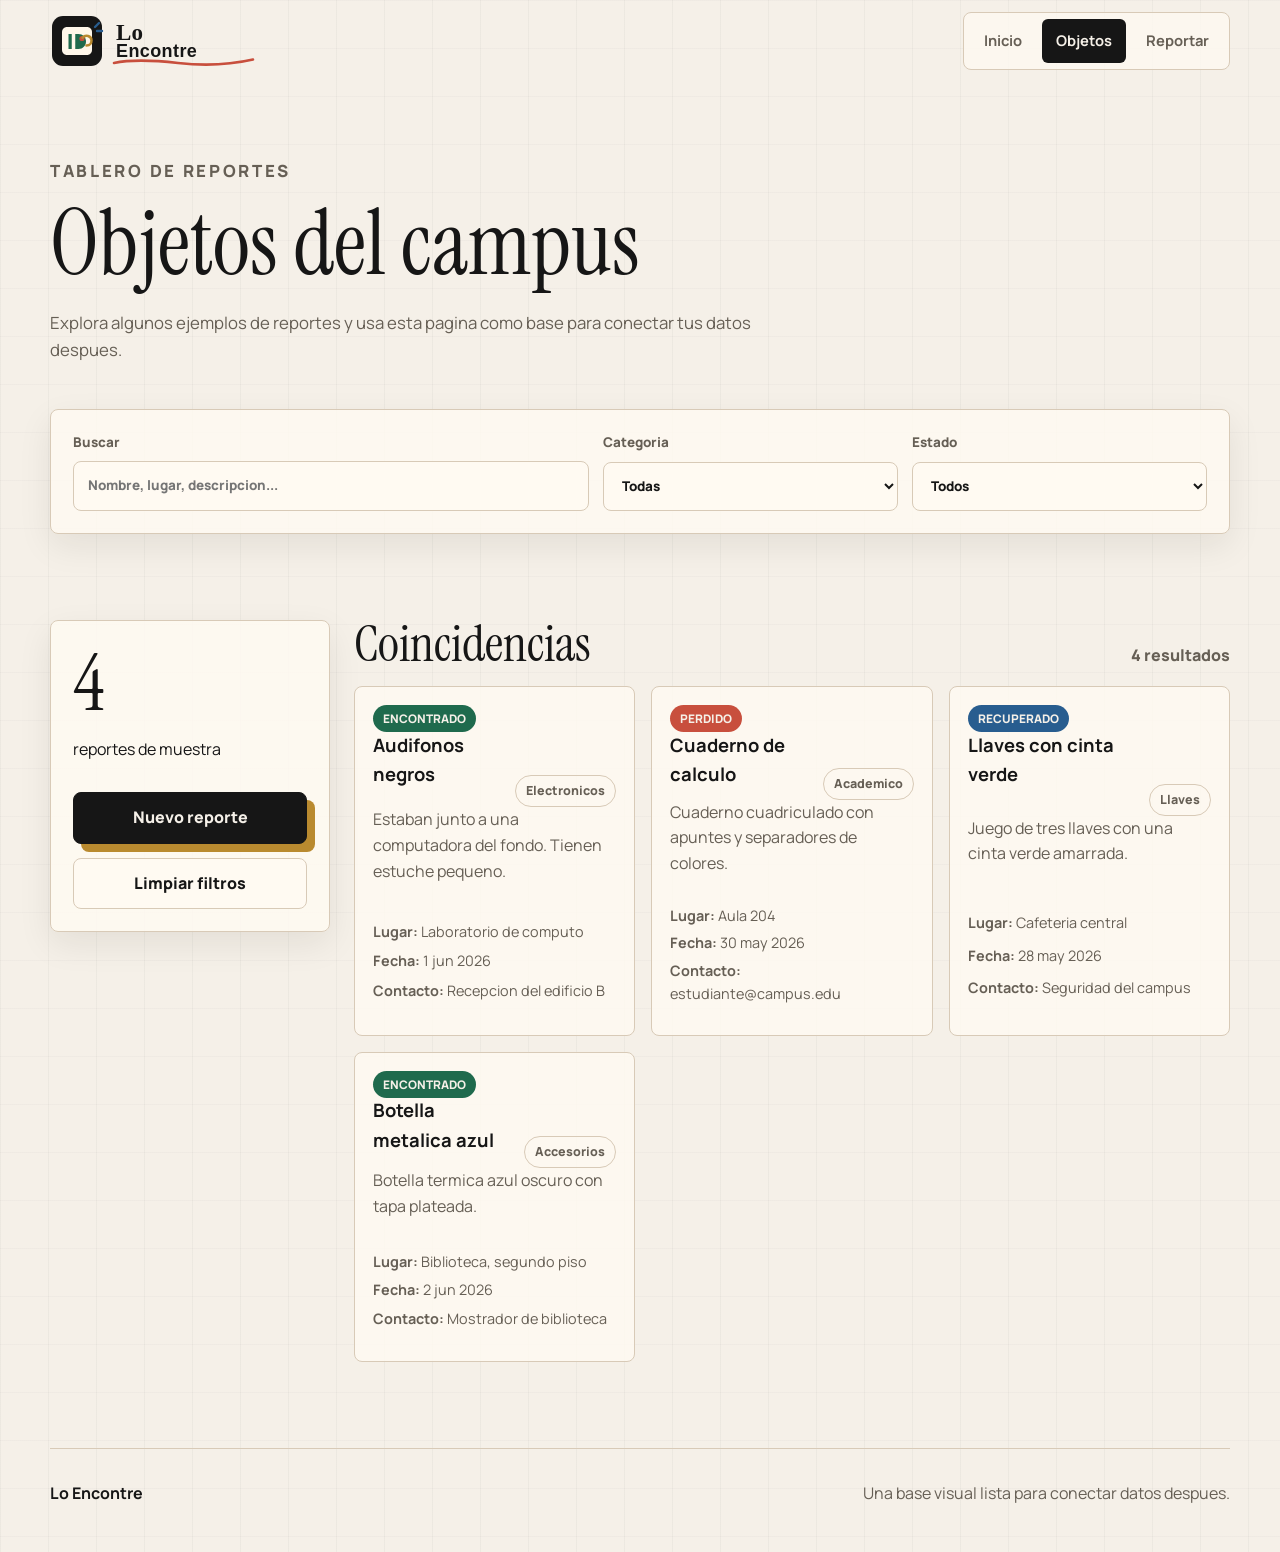
==== objetos.html @ 3e5ab17e "asd asd" ====
<!doctype html>
<html lang="es">

<head>
    <meta charset="UTF-8">
    <meta name="viewport" content="width=device-width, initial-scale=1.0">
    <title>Objetos | Lo Encontre</title>
    <link rel="stylesheet" href="css/style.css">
    <link rel="preconnect" href="https://fonts.googleapis.com">
    <link rel="preconnect" href="https://fonts.gstatic.com" crossorigin>
    <link
        href="https://fonts.googleapis.com/css2?family=Instrument+Serif:ital@0;1&family=Manrope:wght@400;500;600;700;800&display=swap"
        rel="stylesheet">
</head>

<body>
    <header class="site-header">
        <a class="brand" href="index.html" aria-label="Lo Encontre inicio">
            <img src="assets/logo-lo-encontre.svg" alt="Lo Encontre">
        </a>

        <nav class="main-nav" aria-label="Navegacion principal">
            <a href="index.html">Inicio</a>
            <a class="active" href="objetos.html">Objetos</a>
            <a href="reportar.html">Reportar</a>
        </nav>
    </header>

    <main>
        <section class="page-hero compact">
            <p class="eyebrow">Tablero de reportes</p>
            <h1>Objetos del campus</h1>
            <p>Explora algunos ejemplos de reportes y usa esta pagina como base para conectar tus datos despues.</p>
        </section>

        <section class="panel toolbar" aria-label="Filtros de objetos">
            <label>
                Buscar
                <input type="search" placeholder="Nombre, lugar, descripcion...">
            </label>

            <label>
                Categoria
                <select>
                    <option value="todos">Todas</option>
                    <option value="Electronicos">Electronicos</option>
                    <option value="Accesorios">Accesorios</option>
                    <option value="Academico">Academico</option>
                    <option value="Llaves">Llaves</option>
                    <option value="Otros">Otros</option>
                </select>
            </label>

            <label>
                Estado
                <select>
                    <option value="todos">Todos</option>
                    <option value="encontrado">Encontrados</option>
                    <option value="perdido">Perdidos</option>
                    <option value="recuperado">Recuperados</option>
                </select>
            </label>
        </section>

        <section class="object-layout">
            <aside class="panel board-summary">
                <span class="summary-number">4</span>
                <p>reportes de muestra</p>
                <a class="button primary full" href="reportar.html">Nuevo reporte</a>
                <button class="button ghost full" type="button">Limpiar filtros</button>
            </aside>

            <div>
                <div class="result-heading">
                    <h2>Coincidencias</h2>
                    <span>4 resultados</span>
                </div>
                <div class="object-grid">
                    <article class="object-card">
                        <header>
                            <div>
                                <span class="tag encontrado">encontrado</span>
                                <h3>Audifonos negros</h3>
                            </div>
                            <span class="category-chip">Electronicos</span>
                        </header>
                        <p>Estaban junto a una computadora del fondo. Tienen estuche pequeno.</p>
                        <div class="meta-line">
                            <span><strong>Lugar:</strong> Laboratorio de computo</span>
                            <span><strong>Fecha:</strong> 1 jun 2026</span>
                            <span><strong>Contacto:</strong> Recepcion del edificio B</span>
                        </div>
                    </article>

                    <article class="object-card">
                        <header>
                            <div>
                                <span class="tag perdido">perdido</span>
                                <h3>Cuaderno de calculo</h3>
                            </div>
                            <span class="category-chip">Academico</span>
                        </header>
                        <p>Cuaderno cuadriculado con apuntes y separadores de colores.</p>
                        <div class="meta-line">
                            <span><strong>Lugar:</strong> Aula 204</span>
                            <span><strong>Fecha:</strong> 30 may 2026</span>
                            <span><strong>Contacto:</strong> estudiante@campus.edu</span>
                        </div>
                    </article>

                    <article class="object-card">
                        <header>
                            <div>
                                <span class="tag recuperado">recuperado</span>
                                <h3>Llaves con cinta verde</h3>
                            </div>
                            <span class="category-chip">Llaves</span>
                        </header>
                        <p>Juego de tres llaves con una cinta verde amarrada.</p>
                        <div class="meta-line">
                            <span><strong>Lugar:</strong> Cafeteria central</span>
                            <span><strong>Fecha:</strong> 28 may 2026</span>
                            <span><strong>Contacto:</strong> Seguridad del campus</span>
                        </div>
                    </article>

                    <article class="object-card">
                        <header>
                            <div>
                                <span class="tag encontrado">encontrado</span>
                                <h3>Botella metalica azul</h3>
                            </div>
                            <span class="category-chip">Accesorios</span>
                        </header>
                        <p>Botella termica azul oscuro con tapa plateada.</p>
                        <div class="meta-line">
                            <span><strong>Lugar:</strong> Biblioteca, segundo piso</span>
                            <span><strong>Fecha:</strong> 2 jun 2026</span>
                            <span><strong>Contacto:</strong> Mostrador de biblioteca</span>
                        </div>
                    </article>
                </div>
            </div>
        </section>
    </main>

    <footer class="site-footer">
        <strong>Lo Encontre</strong>
        <span>Una base visual lista para conectar datos despues.</span>
    </footer>
</body>

</html>
---- css/style.css ----
:root {
    --paper: #f5f0e8;
    --ink: #161616;
    --muted: #665f55;
    --line: #d8cab7;
    --white: #fffaf2;
    --green: #1f6a4d;
    --coral: #c84f3d;
    --gold: #b98a2f;
    --blue: #285d8f;
    --shadow: 0 18px 48px rgba(26, 20, 12, .12);
}

* { box-sizing: border-box; }
html { scroll-behavior: smooth; }

body {
    margin: 0;
    color: var(--ink);
    font-family: "Manrope", Arial, sans-serif;
    line-height: 1.6;
    background:
        linear-gradient(90deg, rgba(22, 22, 22, .035) 1px, transparent 1px),
        linear-gradient(rgba(22, 22, 22, .025) 1px, transparent 1px),
        var(--paper);
    background-size: 48px 48px;
}

img { display: block; max-width: 100%; }
a { color: inherit; }
button, input, select, textarea { font: inherit; }
h1, h2, h3, p { margin-top: 0; }

h1, h2 {
    font-family: "Instrument Serif", Georgia, serif;
    font-weight: 400;
    line-height: .95;
}

h1 {
    max-width: 720px;
    margin-bottom: 24px;
    font-size: clamp(4rem, 8vw, 8.8rem);
}

h2 { font-size: clamp(2.4rem, 5vw, 5.4rem); }
h3 { margin-bottom: 10px; font-size: 1.05rem; }

.site-header, main, .site-footer {
    width: min(1180px, calc(100% - 32px));
    margin-inline: auto;
}

.site-header {
    min-height: 82px;
    display: flex;
    align-items: center;
    justify-content: space-between;
    gap: 24px;
}

.brand, .main-nav, .button {
    display: flex;
    align-items: center;
}

.brand {
    width: 210px;
    text-decoration: none;
    transition: transform .2s ease;
}

.brand:hover, .button:hover { transform: translateY(-2px); }
.brand img { width: 100%; height: auto; }

.main-nav {
    gap: 6px;
    padding: 6px;
    border: 1px solid var(--line);
    border-radius: 8px;
    background: rgba(255, 250, 242, .76);
}

.main-nav a {
    padding: 10px 14px;
    border-radius: 6px;
    color: var(--muted);
    font-size: .92rem;
    font-weight: 700;
    text-decoration: none;
}

.main-nav a.active, .main-nav a:hover {
    background: var(--ink);
    color: var(--paper);
}

.eyebrow, .section-kicker {
    font-size: .78rem;
    font-weight: 800;
    letter-spacing: .16em;
    text-transform: uppercase;
}

.eyebrow {
    margin: 0 0 16px;
    color: var(--coral);
}

.hero-shell {
    min-height: calc(100vh - 98px);
    display: grid;
    grid-template-columns: minmax(0, .95fr) minmax(360px, 1.05fr);
    gap: 36px;
    align-items: center;
    padding: 28px 0 56px;
}

.hero-copy { position: relative; z-index: 1; }

.hero-lead, .page-hero p, .section-grid p, .split-callout p, .note-card p {
    color: var(--muted);
    font-size: 1.05rem;
}

.hero-lead { max-width: 590px; }

.action-row {
    display: flex;
    flex-wrap: wrap;
    gap: 12px;
    margin-top: 30px;
}

.button {
    min-height: 46px;
    justify-content: center;
    gap: 8px;
    border: 1px solid var(--ink);
    border-radius: 8px;
    padding: 12px 18px;
    cursor: pointer;
    font-weight: 800;
    text-decoration: none;
    transition: .2s ease;
}

.button.primary {
    background: var(--ink);
    color: var(--paper);
    box-shadow: 8px 8px 0 var(--gold);
}

.button.secondary, .button.ghost {
    background: var(--white);
    color: var(--ink);
}

.button.ghost { border-color: var(--line); box-shadow: none; }
.button.full { width: 100%; }

.hero-art {
    position: relative;
    margin: 0;
    border: 1px solid var(--ink);
    border-radius: 8px;
    background: var(--white);
    box-shadow: 18px 18px 0 var(--green);
    overflow: hidden;
}

.hero-art::before {
    content: "";
    position: absolute;
    inset: 18px;
    border: 1px solid rgba(255, 250, 242, .55);
    border-radius: 6px;
    pointer-events: none;
}

.hero-art img {
    width: 100%;
    min-height: 560px;
    object-fit: cover;
}

.hero-art figcaption {
    position: absolute;
    right: 18px;
    bottom: 18px;
    max-width: 280px;
    padding: 10px 12px;
    border-radius: 6px;
    background: rgba(22, 22, 22, .78);
    color: var(--paper);
    font-size: .8rem;
}

.ticker-band {
    display: grid;
    grid-template-columns: repeat(4, 1fr);
    border: 1px solid var(--ink);
    background: var(--ink);
    color: var(--paper);
}

.ticker-band article {
    min-height: 134px;
    padding: 22px;
    border-right: 1px solid rgba(245, 240, 232, .22);
}

.ticker-band article:last-child { border-right: 0; }

.ticker-band strong {
    display: block;
    font-family: "Instrument Serif", Georgia, serif;
    font-size: clamp(2.6rem, 5vw, 4.6rem);
    line-height: 1;
}

.ticker-band span { color: rgba(245, 240, 232, .72); }

.section-grid, .split-callout, .feature-strip, .form-layout, .object-layout {
    padding: 86px 0;
}

.section-grid {
    display: grid;
    grid-template-columns: 220px minmax(0, 1fr);
    gap: 46px;
    border-bottom: 1px solid var(--line);
}

.section-kicker { color: var(--blue); }

.feature-strip, .object-grid {
    display: grid;
    gap: 16px;
}

.feature-strip { grid-template-columns: repeat(3, 1fr); }

.feature-strip article, .panel, .object-card, .split-callout {
    border: 1px solid var(--line);
    border-radius: 8px;
    background: rgba(255, 250, 242, .82);
}

.feature-strip article {
    min-height: 240px;
    padding: 24px;
}

.feature-strip span {
    display: inline-block;
    margin-bottom: 36px;
    color: var(--coral);
    font-weight: 900;
}

.feature-strip p, .object-card p, .meta-line, .empty-state {
    color: var(--muted);
}

.split-callout {
    display: grid;
    grid-template-columns: .85fr 1.15fr;
    gap: 32px;
    margin-bottom: 80px;
    padding: 34px;
    box-shadow: var(--shadow);
}

.page-hero { padding: 76px 0 42px; }
.page-hero.compact { padding-bottom: 28px; }

.page-hero h1 {
    max-width: 850px;
    font-size: clamp(3.4rem, 7vw, 7.2rem);
}

.page-hero p { max-width: 720px; }

.panel {
    padding: 22px;
    box-shadow: 0 12px 34px rgba(26, 20, 12, .08);
}

.toolbar {
    display: grid;
    grid-template-columns: 1.4fr .8fr .8fr;
    gap: 14px;
}

label {
    display: grid;
    gap: 8px;
    color: var(--muted);
    font-size: .84rem;
    font-weight: 800;
}

input, select, textarea {
    width: 100%;
    border: 1px solid var(--line);
    border-radius: 8px;
    padding: 13px 14px;
    outline: none;
    background: var(--white);
    color: var(--ink);
}

textarea { resize: vertical; }

input:focus, select:focus, textarea:focus {
    border-color: var(--green);
    box-shadow: 0 0 0 3px rgba(31, 106, 77, .15);
}

.object-layout {
    display: grid;
    grid-template-columns: 280px minmax(0, 1fr);
    gap: 24px;
    align-items: start;
}

.board-summary, .note-card {
    position: sticky;
    top: 16px;
}

.board-summary {
    display: grid;
    gap: 14px;
}

.summary-number {
    font-family: "Instrument Serif", Georgia, serif;
    font-size: 5rem;
    line-height: 1;
}

.result-heading {
    display: flex;
    align-items: end;
    justify-content: space-between;
    gap: 18px;
    margin-bottom: 18px;
}

.result-heading h2 {
    margin-bottom: 0;
    font-size: clamp(2.2rem, 4vw, 4rem);
}

.result-heading span {
    color: var(--muted);
    font-weight: 800;
}

.object-grid {
    grid-template-columns: repeat(auto-fit, minmax(250px, 1fr));
}

.object-card {
    display: grid;
    min-height: 310px;
    padding: 18px;
    overflow: hidden;
}

.object-card header {
    display: flex;
    align-items: flex-start;
    justify-content: space-between;
    gap: 12px;
}

.object-card h3 { font-size: 1.15rem; }

.tag, .category-chip {
    width: max-content;
    border-radius: 999px;
    padding: 5px 10px;
    font-weight: 900;
}

.tag {
    color: var(--paper);
    font-size: .74rem;
    text-transform: uppercase;
}

.tag.encontrado { background: var(--green); }
.tag.perdido { background: var(--coral); }
.tag.recuperado { background: var(--blue); }

.category-chip {
    align-self: end;
    border: 1px solid var(--line);
    color: var(--muted);
    font-size: .78rem;
}

.meta-line {
    display: grid;
    gap: 4px;
    margin: 12px 0;
    font-size: .9rem;
}

.card-actions {
    display: flex;
    gap: 8px;
    margin-top: 16px;
}

.mini-button {
    border: 1px solid var(--line);
    border-radius: 8px;
    padding: 9px 10px;
    background: var(--white);
    color: var(--ink);
    cursor: pointer;
    font-size: .8rem;
    font-weight: 900;
}

.empty-state {
    border: 1px dashed var(--line);
    border-radius: 8px;
    padding: 30px;
    text-align: center;
}

.form-layout {
    display: grid;
    grid-template-columns: minmax(0, 1.2fr) minmax(280px, .8fr);
    gap: 24px;
    align-items: start;
}

.report-form, .form-row.two {
    display: grid;
    gap: 18px;
}

.form-row.two {
    grid-template-columns: repeat(2, 1fr);
    gap: 16px;
}

.form-message {
    min-height: 26px;
    margin: 0;
    color: var(--green);
    font-weight: 800;
}

.note-card {
    background:
        linear-gradient(135deg, rgba(200, 79, 61, .12), transparent 38%),
        var(--white);
}

.note-card h2 { font-size: clamp(2.2rem, 4vw, 3.6rem); }

.site-footer {
    display: flex;
    align-items: center;
    justify-content: space-between;
    gap: 18px;
    padding: 32px 0 46px;
    border-top: 1px solid var(--line);
    color: var(--muted);
}

.site-footer strong { color: var(--ink); }

@media (max-width: 900px) {
    .site-header, .site-footer {
        align-items: flex-start;
        flex-direction: column;
    }

    .main-nav {
        width: 100%;
        justify-content: space-between;
    }

    .brand { width: 190px; }

    .hero-shell, .section-grid, .split-callout, .object-layout, .form-layout {
        grid-template-columns: 1fr;
    }

    .hero-art { box-shadow: 10px 10px 0 var(--green); }
    .hero-art img { min-height: 360px; }
    .ticker-band, .feature-strip, .toolbar { grid-template-columns: 1fr 1fr; }
    .board-summary, .note-card { position: static; }
}

@media (max-width: 620px) {
    .site-header, main, .site-footer {
        width: min(100% - 22px, 1180px);
    }

    .main-nav { overflow-x: auto; }
    .hero-shell { min-height: auto; padding-top: 22px; }
    h1 { font-size: clamp(3.35rem, 18vw, 5rem); }

    .hero-art figcaption {
        position: static;
        max-width: none;
        border-radius: 0;
    }

    .ticker-band, .feature-strip, .toolbar, .form-row.two {
        grid-template-columns: 1fr;
    }

    .ticker-band article {
        border-right: 0;
        border-bottom: 1px solid rgba(245, 240, 232, .22);
    }

    .ticker-band article:last-child { border-bottom: 0; }
    .split-callout, .panel { padding: 18px; }
}
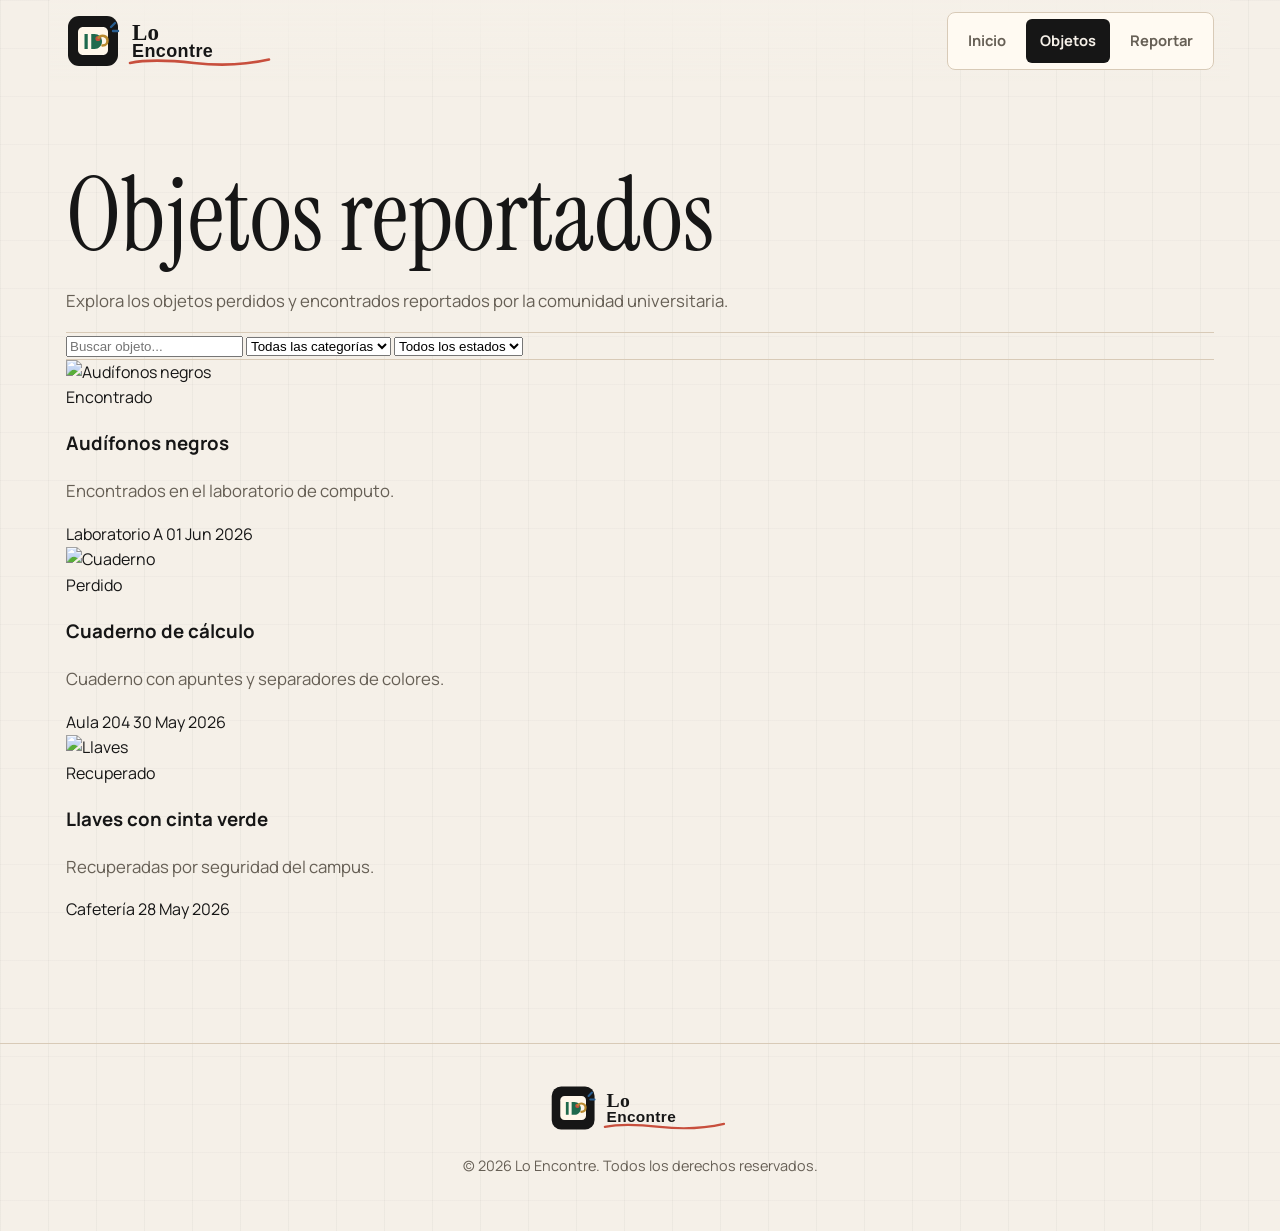
==== commit 77b3c9dc: "refactory refactory" ====
--- a/objetos.html
+++ b/objetos.html
@@ -1,25 +1,27 @@
-<!doctype html>
-<html lang="es">
+<!DOCTYPE html>
+<html lang="en">
 
 <head>
     <meta charset="UTF-8">
     <meta name="viewport" content="width=device-width, initial-scale=1.0">
-    <title>Objetos | Lo Encontre</title>
+    <title>Lo Encontre | Objetos perdidos del campus</title>
     <link rel="stylesheet" href="css/style.css">
-    <link rel="preconnect" href="https://fonts.googleapis.com">
-    <link rel="preconnect" href="https://fonts.gstatic.com" crossorigin>
-    <link
-        href="https://fonts.googleapis.com/css2?family=Instrument+Serif:ital@0;1&family=Manrope:wght@400;500;600;700;800&display=swap"
-        rel="stylesheet">
+    <link rel="shortcut icon" href="assets/images/favicon.ico" type="image/x-icon">
 </head>
 
 <body>
-    <header class="site-header">
-        <a class="brand" href="index.html" aria-label="Lo Encontre inicio">
-            <img src="assets/logo-lo-encontre.svg" alt="Lo Encontre">
+    <header>
+        <a href="index.html" class="brand">
+            <img src="assets/images/logo.svg" alt="Lo encontre logo">
         </a>
 
-        <nav class="main-nav" aria-label="Navegacion principal">
+        <button class="menu-toggle" aria-label="Abrir menú">
+            <span></span>
+            <span></span>
+            <span></span>
+        </button>
+
+        <nav>
             <a href="index.html">Inicio</a>
             <a class="active" href="objetos.html">Objetos</a>
             <a href="reportar.html">Reportar</a>
@@ -27,127 +29,140 @@
     </header>
 
     <main>
-        <section class="page-hero compact">
-            <p class="eyebrow">Tablero de reportes</p>
-            <h1>Objetos del campus</h1>
-            <p>Explora algunos ejemplos de reportes y usa esta pagina como base para conectar tus datos despues.</p>
+
+        <!-- Hero -->
+        <section class="objects">
+            <div class="objects-text">
+                <h1>Objetos reportados</h1>
+
+                <p>
+                    Explora los objetos perdidos y encontrados
+                    reportados por la comunidad universitaria.
+                </p>
+            </div>
         </section>
 
-        <section class="panel toolbar" aria-label="Filtros de objetos">
-            <label>
-                Buscar
-                <input type="search" placeholder="Nombre, lugar, descripcion...">
-            </label>
+        <!-- Filtros -->
+        <section class="filters">
 
-            <label>
-                Categoria
-                <select>
-                    <option value="todos">Todas</option>
-                    <option value="Electronicos">Electronicos</option>
-                    <option value="Accesorios">Accesorios</option>
-                    <option value="Academico">Academico</option>
-                    <option value="Llaves">Llaves</option>
-                    <option value="Otros">Otros</option>
-                </select>
-            </label>
+            <input type="search" placeholder="Buscar objeto...">
 
-            <label>
-                Estado
-                <select>
-                    <option value="todos">Todos</option>
-                    <option value="encontrado">Encontrados</option>
-                    <option value="perdido">Perdidos</option>
-                    <option value="recuperado">Recuperados</option>
-                </select>
-            </label>
+            <select>
+                <option>Todas las categorías</option>
+                <option>Electrónicos</option>
+                <option>Accesorios</option>
+                <option>Académico</option>
+                <option>Llaves</option>
+                <option>Otros</option>
+            </select>
+
+            <select>
+                <option>Todos los estados</option>
+                <option>Perdido</option>
+                <option>Encontrado</option>
+                <option>Recuperado</option>
+            </select>
+
         </section>
 
-        <section class="object-layout">
-            <aside class="panel board-summary">
-                <span class="summary-number">4</span>
-                <p>reportes de muestra</p>
-                <a class="button primary full" href="reportar.html">Nuevo reporte</a>
-                <button class="button ghost full" type="button">Limpiar filtros</button>
-            </aside>
+        <!-- Objetos -->
+        <section class="objects-grid">
 
-            <div>
-                <div class="result-heading">
-                    <h2>Coincidencias</h2>
-                    <span>4 resultados</span>
+            <article class="object-card">
+
+                <div class="object-image">
+                    <img src="assets/images/object-headphones.jpg" alt="Audífonos negros">
                 </div>
-                <div class="object-grid">
-                    <article class="object-card">
-                        <header>
-                            <div>
-                                <span class="tag encontrado">encontrado</span>
-                                <h3>Audifonos negros</h3>
-                            </div>
-                            <span class="category-chip">Electronicos</span>
-                        </header>
-                        <p>Estaban junto a una computadora del fondo. Tienen estuche pequeno.</p>
-                        <div class="meta-line">
-                            <span><strong>Lugar:</strong> Laboratorio de computo</span>
-                            <span><strong>Fecha:</strong> 1 jun 2026</span>
-                            <span><strong>Contacto:</strong> Recepcion del edificio B</span>
-                        </div>
-                    </article>
 
-                    <article class="object-card">
-                        <header>
-                            <div>
-                                <span class="tag perdido">perdido</span>
-                                <h3>Cuaderno de calculo</h3>
-                            </div>
-                            <span class="category-chip">Academico</span>
-                        </header>
-                        <p>Cuaderno cuadriculado con apuntes y separadores de colores.</p>
-                        <div class="meta-line">
-                            <span><strong>Lugar:</strong> Aula 204</span>
-                            <span><strong>Fecha:</strong> 30 may 2026</span>
-                            <span><strong>Contacto:</strong> estudiante@campus.edu</span>
-                        </div>
-                    </article>
+                <div class="object-content">
 
-                    <article class="object-card">
-                        <header>
-                            <div>
-                                <span class="tag recuperado">recuperado</span>
-                                <h3>Llaves con cinta verde</h3>
-                            </div>
-                            <span class="category-chip">Llaves</span>
-                        </header>
-                        <p>Juego de tres llaves con una cinta verde amarrada.</p>
-                        <div class="meta-line">
-                            <span><strong>Lugar:</strong> Cafeteria central</span>
-                            <span><strong>Fecha:</strong> 28 may 2026</span>
-                            <span><strong>Contacto:</strong> Seguridad del campus</span>
-                        </div>
-                    </article>
+                    <span class="object-status found">
+                        Encontrado
+                    </span>
 
-                    <article class="object-card">
-                        <header>
-                            <div>
-                                <span class="tag encontrado">encontrado</span>
-                                <h3>Botella metalica azul</h3>
-                            </div>
-                            <span class="category-chip">Accesorios</span>
-                        </header>
-                        <p>Botella termica azul oscuro con tapa plateada.</p>
-                        <div class="meta-line">
-                            <span><strong>Lugar:</strong> Biblioteca, segundo piso</span>
-                            <span><strong>Fecha:</strong> 2 jun 2026</span>
-                            <span><strong>Contacto:</strong> Mostrador de biblioteca</span>
-                        </div>
-                    </article>
+                    <h3>Audífonos negros</h3>
+
+                    <p>
+                        Encontrados en el laboratorio de computo.
+                    </p>
+
+                    <div class="object-meta">
+                        <span>Laboratorio A</span>
+                        <span>01 Jun 2026</span>
+                    </div>
+
                 </div>
-            </div>
+
+            </article>
+
+            <article class="object-card">
+
+                <div class="object-image">
+                    <img src="assets/images/object-notebook.jpg" alt="Cuaderno">
+                </div>
+
+                <div class="object-content">
+
+                    <span class="object-status lost">
+                        Perdido
+                    </span>
+
+                    <h3>Cuaderno de cálculo</h3>
+
+                    <p>
+                        Cuaderno con apuntes y separadores de colores.
+                    </p>
+
+                    <div class="object-meta">
+                        <span>Aula 204</span>
+                        <span>30 May 2026</span>
+                    </div>
+
+                </div>
+
+            </article>
+
+            <article class="object-card">
+
+                <div class="object-image">
+                    <img src="assets/images/object-keys.jpg" alt="Llaves">
+                </div>
+
+                <div class="object-content">
+
+                    <span class="object-status recovered">
+                        Recuperado
+                    </span>
+
+                    <h3>Llaves con cinta verde</h3>
+
+                    <p>
+                        Recuperadas por seguridad del campus.
+                    </p>
+
+                    <div class="object-meta">
+                        <span>Cafetería</span>
+                        <span>28 May 2026</span>
+                    </div>
+
+                </div>
+
+            </article>
+
         </section>
+
     </main>
 
-    <footer class="site-footer">
-        <strong>Lo Encontre</strong>
-        <span>Una base visual lista para conectar datos despues.</span>
+
+    <footer>
+        <div class="footer-brand">
+            <img src="assets/images/logo.svg" alt="Lo encontre logo">
+        </div>
+        <div class="footer-bottom">
+            <p>&copy; 2026 Lo Encontre. Todos los derechos reservados.</p>
+        </div>
     </footer>
+    <script src="js/script.js"></script>
 </body>
 
-</html>
+</html>
--- a/css/style.css
+++ b/css/style.css
@@ -1,3 +1,26 @@
+/* Fuentes */
+@font-face {
+    font-family: "Manrope";
+    src: url("../assets/fonts/Manrope-VariableFont_wght.ttf") format("truetype");
+    font-weight: 300 800;
+    font-style: normal;
+}
+
+@font-face {
+    font-family: "Instrument Serif";
+    src: url("../assets/fonts/InstrumentSerif-Regular.ttf") format("truetype");
+    font-weight: 400;
+    font-style: normal;
+}
+
+@font-face {
+    font-family: "Instrument Serif";
+    src: url("../assets/fonts/InstrumentSerif-Italic.ttf") format("truetype");
+    font-weight: 400;
+    font-style: italic;
+}
+
+/* General */
 :root {
     --paper: #f5f0e8;
     --ink: #161616;
@@ -11,8 +34,13 @@
     --shadow: 0 18px 48px rgba(26, 20, 12, .12);
 }
 
-* { box-sizing: border-box; }
-html { scroll-behavior: smooth; }
+* {
+    box-sizing: border-box;
+}
+
+html {
+    scroll-behavior: smooth;
+}
 
 body {
     margin: 0;
@@ -26,40 +54,31 @@
     background-size: 48px 48px;
 }
 
-img { display: block; max-width: 100%; }
-a { color: inherit; }
-button, input, select, textarea { font: inherit; }
-h1, h2, h3, p { margin-top: 0; }
-
-h1, h2 {
-    font-family: "Instrument Serif", Georgia, serif;
-    font-weight: 400;
-    line-height: .95;
-}
-
-h1 {
-    max-width: 720px;
-    margin-bottom: 24px;
-    font-size: clamp(4rem, 8vw, 8.8rem);
-}
-
-h2 { font-size: clamp(2.4rem, 5vw, 5.4rem); }
-h3 { margin-bottom: 10px; font-size: 1.05rem; }
-
-.site-header, main, .site-footer {
-    width: min(1180px, calc(100% - 32px));
-    margin-inline: auto;
-}
-
-.site-header {
+header,
+main {
+    max-width: 1180px;
+    margin: 0 auto;
+    padding: 0 16px;
+}
+
+header {
     min-height: 82px;
     display: flex;
     align-items: center;
     justify-content: space-between;
     gap: 24px;
-}
-
-.brand, .main-nav, .button {
+    position: sticky;
+    top: 0;
+    z-index: 100;
+    background: linear-gradient(to bottom,
+            rgba(245, 240, 232, .95),
+            rgba(245, 240, 232, .6),
+            transparent);
+
+}
+
+.brand,
+nav {
     display: flex;
     align-items: center;
 }
@@ -70,461 +89,376 @@
     transition: transform .2s ease;
 }
 
-.brand:hover, .button:hover { transform: translateY(-2px); }
-.brand img { width: 100%; height: auto; }
-
-.main-nav {
+nav {
     gap: 6px;
     padding: 6px;
     border: 1px solid var(--line);
     border-radius: 8px;
-    background: rgba(255, 250, 242, .76);
-}
-
-.main-nav a {
+    background-color: var(--white);
+}
+
+nav a {
     padding: 10px 14px;
     border-radius: 6px;
     color: var(--muted);
+    text-decoration: none;
     font-size: .92rem;
     font-weight: 700;
-    text-decoration: none;
-}
-
-.main-nav a.active, .main-nav a:hover {
+}
+
+nav a.active,
+nav a:hover {
+    background-color: var(--ink);
+    color: var(--paper);
+}
+
+.menu-toggle {
+    display: none;
+    flex-direction: column;
+    justify-content: center;
+    align-items: center;
+    gap: 5px;
+
+    width: 48px;
+    height: 48px;
+
+    border: 1px solid var(--line);
+    border-radius: 8px;
+    background: var(--white);
+
+    cursor: pointer;
+}
+
+.menu-toggle span {
+    width: 18px;
+    height: 2px;
+
     background: var(--ink);
-    color: var(--paper);
-}
-
-.eyebrow, .section-kicker {
-    font-size: .78rem;
-    font-weight: 800;
-    letter-spacing: .16em;
-    text-transform: uppercase;
-}
-
-.eyebrow {
-    margin: 0 0 16px;
-    color: var(--coral);
-}
-
-.hero-shell {
-    min-height: calc(100vh - 98px);
-    display: grid;
-    grid-template-columns: minmax(0, .95fr) minmax(360px, 1.05fr);
-    gap: 36px;
-    align-items: center;
-    padding: 28px 0 56px;
-}
-
-.hero-copy { position: relative; z-index: 1; }
-
-.hero-lead, .page-hero p, .section-grid p, .split-callout p, .note-card p {
+    border-radius: 999px;
+}
+
+h1,
+h2 {
+    font-family: "Instrument Serif", Georgia, serif;
+    font-weight: 400;
+    line-height: .95;
+}
+
+h1 {
+    margin-bottom: 24px;
+    font-size: clamp(4rem, 8vw, 8rem);
+}
+
+h2 {
+    font-size: clamp(2.4rem, 5vw, 5.4rem);
+}
+
+p {
     color: var(--muted);
     font-size: 1.05rem;
 }
 
-.hero-lead { max-width: 590px; }
-
-.action-row {
+.button {
+    min-height: 46px;
+    border: 1px solid var(--ink);
+    border-radius: 8px;
+    padding: 12px 18px;
+    font-weight: 800;
+    text-decoration: none;
+    transition: .2s ease;
+}
+
+.button.primary {
+    background-color: var(--ink);
+    color: var(--paper);
+    box-shadow: 4px 4px 0 var(--muted);
+}
+
+.button.primary:hover {
+    transform: translate(6px, 6px);
+    box-shadow: 0px 0px 0 var(--muted);
+}
+
+.button.secondary {
+    background-color: var(--white);
+    color: var(--ink);
+    box-shadow: 4px 4px 0 var(--line);
+}
+
+.button.secondary:hover {
+    transform: translate(6px, 6px);
+    box-shadow: 0px 0px 0 var(--line);
+}
+
+/* Separadores entre secciones */
+
+section:not(:last-child) {
+    border-bottom: 1px solid var(--line);
+}
+
+/* Hero */
+
+.hero {
+    display: flex;
+    align-items: center;
+    height: 100vh;
+    margin-top: -82px;
+}
+
+.hero-image {
+    transform: rotate(1.8deg);
+    width: clamp(300px, 40vw, 600px);
+    height: clamp(300px, 40vw, 600px);
+    flex-shrink: 0;
+    overflow: hidden;
+    outline: 1px solid var(--line);
+    outline-offset: -18px;
+    border-radius: 6px;
+}
+
+.hero-image img {
+    width: 100%;
+    height: 100%;
+    object-fit: cover;
+
+}
+
+.hero-text-buttons {
     display: flex;
     flex-wrap: wrap;
     gap: 12px;
     margin-top: 30px;
 }
 
-.button {
-    min-height: 46px;
-    justify-content: center;
-    gap: 8px;
-    border: 1px solid var(--ink);
-    border-radius: 8px;
-    padding: 12px 18px;
-    cursor: pointer;
-    font-weight: 800;
-    text-decoration: none;
-    transition: .2s ease;
-}
-
-.button.primary {
-    background: var(--ink);
-    color: var(--paper);
-    box-shadow: 8px 8px 0 var(--gold);
-}
-
-.button.secondary, .button.ghost {
-    background: var(--white);
-    color: var(--ink);
-}
-
-.button.ghost { border-color: var(--line); box-shadow: none; }
-.button.full { width: 100%; }
-
-.hero-art {
-    position: relative;
-    margin: 0;
-    border: 1px solid var(--ink);
-    border-radius: 8px;
-    background: var(--white);
-    box-shadow: 18px 18px 0 var(--green);
-    overflow: hidden;
-}
-
-.hero-art::before {
-    content: "";
-    position: absolute;
-    inset: 18px;
-    border: 1px solid rgba(255, 250, 242, .55);
-    border-radius: 6px;
-    pointer-events: none;
-}
-
-.hero-art img {
-    width: 100%;
-    min-height: 560px;
-    object-fit: cover;
-}
-
-.hero-art figcaption {
-    position: absolute;
-    right: 18px;
-    bottom: 18px;
-    max-width: 280px;
-    padding: 10px 12px;
-    border-radius: 6px;
-    background: rgba(22, 22, 22, .78);
-    color: var(--paper);
-    font-size: .8rem;
-}
-
-.ticker-band {
+/* About */
+
+.about {
+    padding: 120px 0;
+}
+
+.about-grid {
     display: grid;
-    grid-template-columns: repeat(4, 1fr);
-    border: 1px solid var(--ink);
-    background: var(--ink);
-    color: var(--paper);
-}
-
-.ticker-band article {
-    min-height: 134px;
-    padding: 22px;
-    border-right: 1px solid rgba(245, 240, 232, .22);
-}
-
-.ticker-band article:last-child { border-right: 0; }
-
-.ticker-band strong {
-    display: block;
-    font-family: "Instrument Serif", Georgia, serif;
-    font-size: clamp(2.6rem, 5vw, 4.6rem);
-    line-height: 1;
-}
-
-.ticker-band span { color: rgba(245, 240, 232, .72); }
-
-.section-grid, .split-callout, .feature-strip, .form-layout, .object-layout {
-    padding: 86px 0;
-}
-
-.section-grid {
-    display: grid;
-    grid-template-columns: 220px minmax(0, 1fr);
-    gap: 46px;
-    border-bottom: 1px solid var(--line);
-}
-
-.section-kicker { color: var(--blue); }
-
-.feature-strip, .object-grid {
-    display: grid;
-    gap: 16px;
-}
-
-.feature-strip { grid-template-columns: repeat(3, 1fr); }
-
-.feature-strip article, .panel, .object-card, .split-callout {
+    grid-template-columns: repeat(3, 1fr);
+    gap: 24px;
+}
+
+.about article {
+    padding: 28px;
+    background-color: rgba(255, 250, 242, .75);
     border: 1px solid var(--line);
     border-radius: 8px;
-    background: rgba(255, 250, 242, .82);
-}
-
-.feature-strip article {
-    min-height: 240px;
-    padding: 24px;
-}
-
-.feature-strip span {
-    display: inline-block;
-    margin-bottom: 36px;
-    color: var(--coral);
-    font-weight: 900;
-}
-
-.feature-strip p, .object-card p, .meta-line, .empty-state {
-    color: var(--muted);
-}
-
-.split-callout {
-    display: grid;
-    grid-template-columns: .85fr 1.15fr;
-    gap: 32px;
-    margin-bottom: 80px;
-    padding: 34px;
-    box-shadow: var(--shadow);
-}
-
-.page-hero { padding: 76px 0 42px; }
-.page-hero.compact { padding-bottom: 28px; }
-
-.page-hero h1 {
-    max-width: 850px;
-    font-size: clamp(3.4rem, 7vw, 7.2rem);
-}
-
-.page-hero p { max-width: 720px; }
-
-.panel {
+}
+
+/* Footer */
+footer {
+    margin-top: 120px;
+    padding: 40px 0;
+    border-top: 1px solid var(--line);
+    text-align: center;
+}
+
+.footer-brand img {
+    width: 180px;
+}
+
+.footer-bottom p {
+    font-size: .9rem;
+}
+
+/* Responsive*/
+@media (max-width: 735px) {
+
+    .hero {
+        height: auto;
+        min-height: auto;
+
+        flex-direction: column-reverse;
+        gap: 40px;
+
+        margin-top: 0;
+        padding: 40px 0 80px;
+    }
+
+    h1 {
+        margin-top: 0;
+    }
+
+    .hero-image {
+        width: 100%;
+        height: auto;
+    }
+
+    .menu-toggle {
+        display: flex;
+    }
+
+    nav {
+        display: none;
+    }
+
+    nav.show {
+        display: flex;
+        flex-direction: column;
+        gap: 6px;
+
+        position: absolute;
+        top: 70px;
+        left: 16px;
+        right: 16px;
+
+        padding: 6px;
+        border: 1px solid var(--line);
+        border-radius: 8px;
+        background: var(--white);
+    }
+
+    nav.show a {
+        width: 100%;
+        text-align: center;
+    }
+}
+
+@media (max-width: 600px) {
+    .about-grid {
+        grid-template-columns: repeat(1, 1fr);
+    }
+
+}
+
+@media (max-width: 370px) {
+    .brand img {
+        width: 170px;
+    }
+}
+
+/* Juego */
+
+.game {
+    padding: 120px 0;
+}
+
+.game-target {
+    margin-bottom: 30px;
+    font-size: 1.2rem;
+    font-weight: 700;
+}
+
+.game-scene-wrapper {
+    width: min(100%, 1000px);
+    margin: 0 auto;
     padding: 22px;
-    box-shadow: 0 12px 34px rgba(26, 20, 12, .08);
-}
-
-.toolbar {
-    display: grid;
-    grid-template-columns: 1.4fr .8fr .8fr;
-    gap: 14px;
-}
-
-label {
-    display: grid;
-    gap: 8px;
-    color: var(--muted);
-    font-size: .84rem;
+    background: var(--white);
+    border: 1px solid var(--line);
+    border-radius: 4px;
+    box-shadow: 0 10px 30px rgba(0,0,0,.08);
+    transform: rotate(-1.2deg);
+}
+
+.game-scene {
+    position: relative;
+}
+
+.game-scene img {
+    display: block;
+    width: 100%;
+    border-radius: 4px;
+}
+
+.feedback {
+    position: absolute;
+    color: var(--white);
+    font-size: 1.8rem;
     font-weight: 800;
-}
-
-input, select, textarea {
-    width: 100%;
-    border: 1px solid var(--line);
-    border-radius: 8px;
-    padding: 13px 14px;
-    outline: none;
-    background: var(--white);
-    color: var(--ink);
-}
-
-textarea { resize: vertical; }
-
-input:focus, select:focus, textarea:focus {
-    border-color: var(--green);
-    box-shadow: 0 0 0 3px rgba(31, 106, 77, .15);
-}
-
-.object-layout {
-    display: grid;
-    grid-template-columns: 280px minmax(0, 1fr);
-    gap: 24px;
-    align-items: start;
-}
-
-.board-summary, .note-card {
-    position: sticky;
-    top: 16px;
-}
-
-.board-summary {
-    display: grid;
-    gap: 14px;
-}
-
-.summary-number {
-    font-family: "Instrument Serif", Georgia, serif;
-    font-size: 5rem;
-    line-height: 1;
-}
-
-.result-heading {
-    display: flex;
-    align-items: end;
-    justify-content: space-between;
-    gap: 18px;
-    margin-bottom: 18px;
-}
-
-.result-heading h2 {
-    margin-bottom: 0;
-    font-size: clamp(2.2rem, 4vw, 4rem);
-}
-
-.result-heading span {
-    color: var(--muted);
-    font-weight: 800;
-}
-
-.object-grid {
-    grid-template-columns: repeat(auto-fit, minmax(250px, 1fr));
-}
-
-.object-card {
-    display: grid;
-    min-height: 310px;
-    padding: 18px;
-    overflow: hidden;
-}
-
-.object-card header {
-    display: flex;
-    align-items: flex-start;
-    justify-content: space-between;
-    gap: 12px;
-}
-
-.object-card h3 { font-size: 1.15rem; }
-
-.tag, .category-chip {
-    width: max-content;
-    border-radius: 999px;
-    padding: 5px 10px;
-    font-weight: 900;
-}
-
-.tag {
-    color: var(--paper);
-    font-size: .74rem;
-    text-transform: uppercase;
-}
-
-.tag.encontrado { background: var(--green); }
-.tag.perdido { background: var(--coral); }
-.tag.recuperado { background: var(--blue); }
-
-.category-chip {
-    align-self: end;
-    border: 1px solid var(--line);
-    color: var(--muted);
-    font-size: .78rem;
-}
-
-.meta-line {
-    display: grid;
-    gap: 4px;
-    margin: 12px 0;
-    font-size: .9rem;
-}
-
-.card-actions {
-    display: flex;
-    gap: 8px;
-    margin-top: 16px;
-}
-
-.mini-button {
-    border: 1px solid var(--line);
-    border-radius: 8px;
-    padding: 9px 10px;
-    background: var(--white);
-    color: var(--ink);
+    pointer-events: none;
+    text-shadow:
+        0 2px 8px rgba(0, 0, 0, .45);
+    animation: fadeOut .8s ease forwards;
+}
+
+@keyframes fadeOut {
+    from {
+        opacity: 1;
+    }
+
+    to {
+        opacity: 0;
+    }
+}
+
+.hitbox {
+    position: absolute;
+    border: none;
+    background: transparent;
     cursor: pointer;
-    font-size: .8rem;
-    font-weight: 900;
-}
-
-.empty-state {
-    border: 1px dashed var(--line);
-    border-radius: 8px;
-    padding: 30px;
-    text-align: center;
-}
-
-.form-layout {
-    display: grid;
-    grid-template-columns: minmax(0, 1.2fr) minmax(280px, .8fr);
-    gap: 24px;
-    align-items: start;
-}
-
-.report-form, .form-row.two {
-    display: grid;
-    gap: 18px;
-}
-
-.form-row.two {
-    grid-template-columns: repeat(2, 1fr);
-    gap: 16px;
-}
-
-.form-message {
-    min-height: 26px;
-    margin: 0;
-    color: var(--green);
-    font-weight: 800;
-}
-
-.note-card {
-    background:
-        linear-gradient(135deg, rgba(200, 79, 61, .12), transparent 38%),
-        var(--white);
-}
-
-.note-card h2 { font-size: clamp(2.2rem, 4vw, 3.6rem); }
-
-.site-footer {
-    display: flex;
-    align-items: center;
-    justify-content: space-between;
-    gap: 18px;
-    padding: 32px 0 46px;
-    border-top: 1px solid var(--line);
-    color: var(--muted);
-}
-
-.site-footer strong { color: var(--ink); }
-
-@media (max-width: 900px) {
-    .site-header, .site-footer {
-        align-items: flex-start;
-        flex-direction: column;
-    }
-
-    .main-nav {
-        width: 100%;
-        justify-content: space-between;
-    }
-
-    .brand { width: 190px; }
-
-    .hero-shell, .section-grid, .split-callout, .object-layout, .form-layout {
-        grid-template-columns: 1fr;
-    }
-
-    .hero-art { box-shadow: 10px 10px 0 var(--green); }
-    .hero-art img { min-height: 360px; }
-    .ticker-band, .feature-strip, .toolbar { grid-template-columns: 1fr 1fr; }
-    .board-summary, .note-card { position: static; }
-}
-
-@media (max-width: 620px) {
-    .site-header, main, .site-footer {
-        width: min(100% - 22px, 1180px);
-    }
-
-    .main-nav { overflow-x: auto; }
-    .hero-shell { min-height: auto; padding-top: 22px; }
-    h1 { font-size: clamp(3.35rem, 18vw, 5rem); }
-
-    .hero-art figcaption {
-        position: static;
-        max-width: none;
-        border-radius: 0;
-    }
-
-    .ticker-band, .feature-strip, .toolbar, .form-row.two {
-        grid-template-columns: 1fr;
-    }
-
-    .ticker-band article {
-        border-right: 0;
-        border-bottom: 1px solid rgba(245, 240, 232, .22);
-    }
-
-    .ticker-band article:last-child { border-bottom: 0; }
-    .split-callout, .panel { padding: 18px; }
-}
+    outline: 2px solid var(--coral);
+}
+
+.headphones {
+    top: 0%;
+    left: 81%;
+    width: 4.7%;
+    height: 8.1%;
+}
+
+.backpack {
+    top: 17%;
+    left: 36%;
+    width: 11.5%;
+    height: 21.4%;
+}
+
+.laptop {
+    top: 31%;
+    left: 85%;
+    width: 13.8%;
+    height: 10.3%;
+}
+
+.shoes {
+    top: 38%;
+    left: 52%;
+    width: 10.3%;
+    height: 9.2%;
+}
+
+.skateboard {
+    top: 5%;
+    left: 49%;
+    width: 6.3%;
+    height: 31%;
+}
+
+.lamp {
+    top: 6%;
+    left: 84%;
+    width: 5.7%;
+    height: 19.5%;
+}
+
+.clock {
+    top: 21%;
+    left: 25%;
+    width: 3.8%;
+    height: 6.9%;
+}
+
+.bottle {
+    top: 78%;
+    left: 25%;
+    width: 5.7%;
+    height: 20.6%;
+}
+
+.books {
+    top: 73%;
+    left: 53%;
+    width: 14.9%;
+    height: 17.2%;
+}
+
+.mug {
+    top: 19%;
+    left: 80%;
+    width: 4%;
+    height: 6.9%;
+}
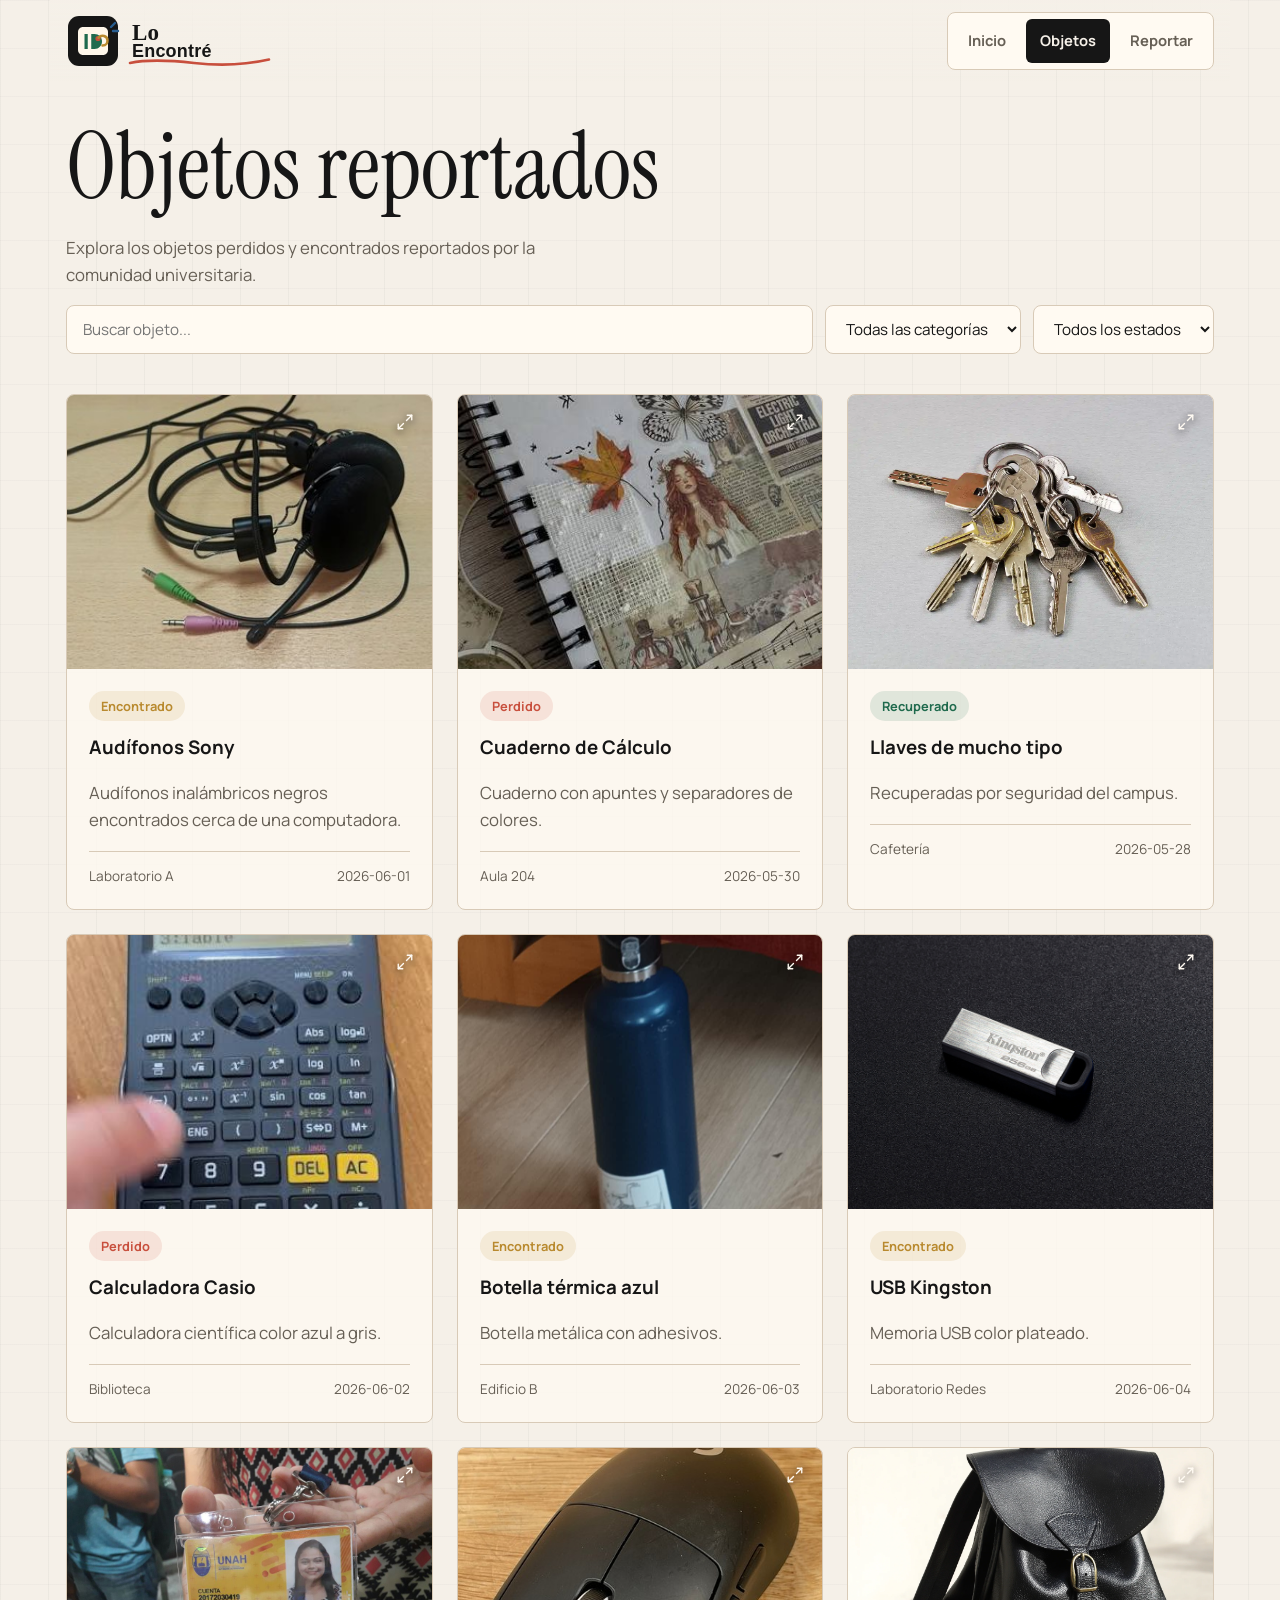
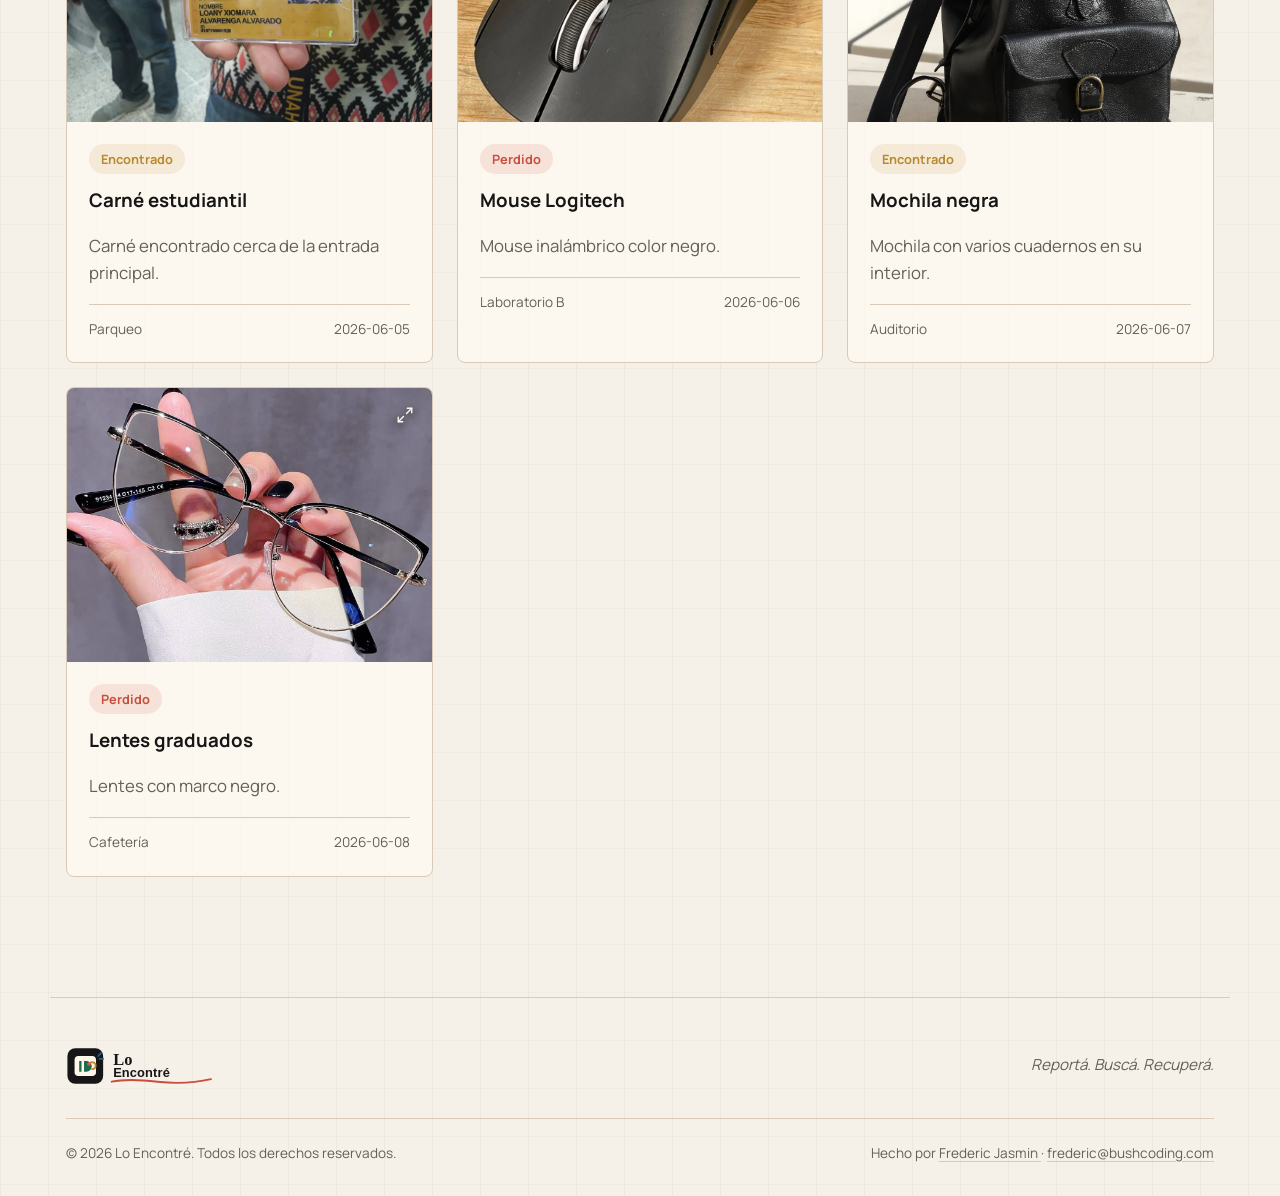
==== commit 0853b414: "cambios generales se avanzo la pagina de objetos y la de reportar" ====
--- a/objetos.html
+++ b/objetos.html
@@ -4,15 +4,16 @@
 <head>
     <meta charset="UTF-8">
     <meta name="viewport" content="width=device-width, initial-scale=1.0">
-    <title>Lo Encontre | Objetos perdidos del campus</title>
+    <title>Lo Encontré | Objetos perdidos del campus</title>
     <link rel="stylesheet" href="css/style.css">
     <link rel="shortcut icon" href="assets/images/favicon.ico" type="image/x-icon">
 </head>
 
 <body>
+
     <header>
         <a href="index.html" class="brand">
-            <img src="assets/images/logo.svg" alt="Lo encontre logo">
+            <img src="assets/images/logo.svg" alt="Lo Encontré logo">
         </a>
 
         <button class="menu-toggle" aria-label="Abrir menú">
@@ -30,24 +31,24 @@
 
     <main>
 
-        <!-- Hero -->
-        <section class="objects">
+        <section>
             <div class="objects-text">
+
                 <h1>Objetos reportados</h1>
 
                 <p>
                     Explora los objetos perdidos y encontrados
                     reportados por la comunidad universitaria.
                 </p>
+
             </div>
         </section>
 
-        <!-- Filtros -->
         <section class="filters">
 
-            <input type="search" placeholder="Buscar objeto...">
+            <input id="searchInput" type="search" placeholder="Buscar objeto...">
 
-            <select>
+            <select id="categoryFilter">
                 <option>Todas las categorías</option>
                 <option>Electrónicos</option>
                 <option>Accesorios</option>
@@ -56,7 +57,7 @@
                 <option>Otros</option>
             </select>
 
-            <select>
+            <select id="statusFilter">
                 <option>Todos los estados</option>
                 <option>Perdido</option>
                 <option>Encontrado</option>
@@ -65,104 +66,54 @@
 
         </section>
 
-        <!-- Objetos -->
-        <section class="objects-grid">
-
-            <article class="object-card">
-
-                <div class="object-image">
-                    <img src="assets/images/object-headphones.jpg" alt="Audífonos negros">
-                </div>
-
-                <div class="object-content">
-
-                    <span class="object-status found">
-                        Encontrado
-                    </span>
-
-                    <h3>Audífonos negros</h3>
-
-                    <p>
-                        Encontrados en el laboratorio de computo.
-                    </p>
-
-                    <div class="object-meta">
-                        <span>Laboratorio A</span>
-                        <span>01 Jun 2026</span>
-                    </div>
-
-                </div>
-
-            </article>
-
-            <article class="object-card">
-
-                <div class="object-image">
-                    <img src="assets/images/object-notebook.jpg" alt="Cuaderno">
-                </div>
-
-                <div class="object-content">
-
-                    <span class="object-status lost">
-                        Perdido
-                    </span>
-
-                    <h3>Cuaderno de cálculo</h3>
-
-                    <p>
-                        Cuaderno con apuntes y separadores de colores.
-                    </p>
-
-                    <div class="object-meta">
-                        <span>Aula 204</span>
-                        <span>30 May 2026</span>
-                    </div>
-
-                </div>
-
-            </article>
-
-            <article class="object-card">
-
-                <div class="object-image">
-                    <img src="assets/images/object-keys.jpg" alt="Llaves">
-                </div>
-
-                <div class="object-content">
-
-                    <span class="object-status recovered">
-                        Recuperado
-                    </span>
-
-                    <h3>Llaves con cinta verde</h3>
-
-                    <p>
-                        Recuperadas por seguridad del campus.
-                    </p>
-
-                    <div class="object-meta">
-                        <span>Cafetería</span>
-                        <span>28 May 2026</span>
-                    </div>
-
-                </div>
-
-            </article>
+        <section id="objectsGrid" class="objects-grid">
 
         </section>
 
     </main>
 
+    <footer>
+        <div class="footer-top">
 
-    <footer>
-        <div class="footer-brand">
-            <img src="assets/images/logo.svg" alt="Lo encontre logo">
+            <a href="index.html" class="footer-brand">
+                <img src="assets/images/logo.svg" alt="Lo Encontré logo">
+            </a>
+
+            <p class="footer-tagline">
+                Reportá. Buscá. Recuperá.
+            </p>
+
         </div>
+
         <div class="footer-bottom">
-            <p>&copy; 2026 Lo Encontre. Todos los derechos reservados.</p>
+
+            <p>
+                &copy; 2026 Lo Encontré. Todos los derechos reservados.
+            </p>
+
+            <p class="footer-credit">
+                Hecho por
+                <a href="https://bushcoding.com/fredericjasmin" target="_blank">
+                    Frederic Jasmin
+                </a>
+                ·
+                <a href="mailto:frederic@bushcoding.com">
+                    frederic@bushcoding.com
+                </a>
+            </p>
+
         </div>
     </footer>
+
+    <div id="imageModal" class="image-modal">
+
+        <img id="modalImage" src="" alt="">
+
+        <p>Toca cualquier parte para cerrar</p>
+
+    </div>
     <script src="js/script.js"></script>
+
 </body>
 
 </html>
--- a/css/style.css
+++ b/css/style.css
@@ -1,4 +1,7 @@
-/* Fuentes */
+/* ==========================================================================
+   1. FUENTES
+   ========================================================================== */
+
 @font-face {
     font-family: "Manrope";
     src: url("../assets/fonts/Manrope-VariableFont_wght.ttf") format("truetype");
@@ -20,7 +23,10 @@
     font-style: italic;
 }
 
-/* General */
+/* ==========================================================================
+   2. GENERAL / CONFIGURACIÓN BASE
+   ========================================================================== */
+
 :root {
     --paper: #f5f0e8;
     --ink: #161616;
@@ -61,6 +67,70 @@
     padding: 0 16px;
 }
 
+/* ==========================================================================
+   3. COMPONENTES GLOBALES (Botones, Títulos, Nav, Divisores)
+   ========================================================================== */
+
+h1,
+h2 {
+    font-family: "Instrument Serif", Georgia, serif;
+    font-weight: 400;
+    line-height: .95;
+}
+
+h1 {
+    margin-bottom: 24px;
+    font-size: clamp(3.5rem, 7.3vw, 7.1rem);
+}
+
+h2 {
+    font-size: clamp(2.4rem, 5vw, 5.4rem);
+    margin-top: 0;
+}
+
+p {
+    color: var(--muted);
+    font-size: 1.05rem;
+}
+
+.section-divider {
+    border-top: 1px solid var(--line);
+}
+
+/* Botones */
+.button {
+    min-height: 46px;
+    border: 1px solid var(--ink);
+    border-radius: 8px;
+    padding: 12px 18px;
+    font-weight: 800;
+    text-decoration: none;
+    transition: .2s ease;
+}
+
+.button.primary {
+    background-color: var(--ink);
+    color: var(--paper);
+    box-shadow: 4px 4px 0 var(--muted);
+}
+
+.button.primary:hover {
+    transform: translate(6px, 6px);
+    box-shadow: 0px 0px 0 var(--muted);
+}
+
+.button.secondary {
+    background-color: var(--white);
+    color: var(--ink);
+    box-shadow: 4px 4px 0 var(--line);
+}
+
+.button.secondary:hover {
+    transform: translate(6px, 6px);
+    box-shadow: 0px 0px 0 var(--line);
+}
+
+/* Header & Navegación */
 header {
     min-height: 82px;
     display: flex;
@@ -74,7 +144,6 @@
             rgba(245, 240, 232, .95),
             rgba(245, 240, 232, .6),
             transparent);
-
 }
 
 .brand,
@@ -118,97 +187,39 @@
     justify-content: center;
     align-items: center;
     gap: 5px;
-
     width: 48px;
     height: 48px;
-
     border: 1px solid var(--line);
     border-radius: 8px;
     background: var(--white);
-
     cursor: pointer;
 }
 
 .menu-toggle span {
     width: 18px;
     height: 2px;
-
     background: var(--ink);
     border-radius: 999px;
 }
 
-h1,
-h2 {
-    font-family: "Instrument Serif", Georgia, serif;
-    font-weight: 400;
-    line-height: .95;
-}
-
-h1 {
-    margin-bottom: 24px;
-    font-size: clamp(4rem, 8vw, 8rem);
-}
-
-h2 {
-    font-size: clamp(2.4rem, 5vw, 5.4rem);
-}
-
-p {
-    color: var(--muted);
-    font-size: 1.05rem;
-}
-
-.button {
-    min-height: 46px;
-    border: 1px solid var(--ink);
-    border-radius: 8px;
-    padding: 12px 18px;
-    font-weight: 800;
-    text-decoration: none;
-    transition: .2s ease;
-}
-
-.button.primary {
-    background-color: var(--ink);
-    color: var(--paper);
-    box-shadow: 4px 4px 0 var(--muted);
-}
-
-.button.primary:hover {
-    transform: translate(6px, 6px);
-    box-shadow: 0px 0px 0 var(--muted);
-}
-
-.button.secondary {
-    background-color: var(--white);
-    color: var(--ink);
-    box-shadow: 4px 4px 0 var(--line);
-}
-
-.button.secondary:hover {
-    transform: translate(6px, 6px);
-    box-shadow: 0px 0px 0 var(--line);
-}
-
-/* Separadores entre secciones */
-
-section:not(:last-child) {
-    border-bottom: 1px solid var(--line);
-}
+/* ==========================================================================
+   4. SECCIONES DE LA PÁGINA
+   ========================================================================== */
 
 /* Hero */
-
 .hero {
     display: flex;
     align-items: center;
-    height: 100vh;
+    min-height: 100vh;
     margin-top: -82px;
+    margin-bottom: 120px;
+    padding: 0;
 }
 
 .hero-image {
     transform: rotate(1.8deg);
-    width: clamp(300px, 40vw, 600px);
-    height: clamp(300px, 40vw, 600px);
+    width: clamp(280px, 35vw, 480px);
+    height: clamp(280px, 35vw, 480px);
     flex-shrink: 0;
     overflow: hidden;
     outline: 1px solid var(--line);
@@ -220,7 +231,6 @@
     width: 100%;
     height: 100%;
     object-fit: cover;
-
 }
 
 .hero-text-buttons {
@@ -230,109 +240,101 @@
     margin-top: 30px;
 }
 
+/* Objetos hero */
+.objects-text h1 {
+    margin-top: 40px;
+}
+
+.objects-text p {
+    max-width: 520px;
+}
+
 /* About */
-
 .about {
     padding: 120px 0;
 }
 
-.about-grid {
+.about-layout {
+    display: flex;
+    align-items: center;
+    gap: 80px;
+}
+
+.about-image {
+    width: 38%;
+    flex-shrink: 0;
+    overflow: hidden;
+    border-radius: 6px;
+    outline: 1px solid var(--line);
+    outline-offset: -18px;
+    transform: rotate(-1.5deg);
+}
+
+.about-image img {
+    display: block;
+    width: 100%;
+    height: 100%;
+    object-fit: cover;
+}
+
+.about-text h2 {
+    margin: 0 0 24px;
+}
+
+.about-text p {
+    max-width: 600px;
+}
+
+/* How It Works */
+.how-it-works {
+    padding: 120px 0;
+}
+
+.how-it-works-grid {
     display: grid;
     grid-template-columns: repeat(3, 1fr);
     gap: 24px;
 }
 
-.about article {
+.how-it-works article {
     padding: 28px;
     background-color: rgba(255, 250, 242, .75);
     border: 1px solid var(--line);
     border-radius: 8px;
 }
 
-/* Footer */
-footer {
-    margin-top: 120px;
-    padding: 40px 0;
-    border-top: 1px solid var(--line);
-    text-align: center;
-}
-
-.footer-brand img {
-    width: 180px;
-}
-
-.footer-bottom p {
-    font-size: .9rem;
-}
-
-/* Responsive*/
-@media (max-width: 735px) {
-
-    .hero {
-        height: auto;
-        min-height: auto;
-
-        flex-direction: column-reverse;
-        gap: 40px;
-
-        margin-top: 0;
-        padding: 40px 0 80px;
-    }
-
-    h1 {
-        margin-top: 0;
-    }
-
-    .hero-image {
-        width: 100%;
-        height: auto;
-    }
-
-    .menu-toggle {
-        display: flex;
-    }
-
-    nav {
-        display: none;
-    }
-
-    nav.show {
-        display: flex;
-        flex-direction: column;
-        gap: 6px;
-
-        position: absolute;
-        top: 70px;
-        left: 16px;
-        right: 16px;
-
-        padding: 6px;
-        border: 1px solid var(--line);
-        border-radius: 8px;
-        background: var(--white);
-    }
-
-    nav.show a {
-        width: 100%;
-        text-align: center;
-    }
-}
-
-@media (max-width: 600px) {
-    .about-grid {
-        grid-template-columns: repeat(1, 1fr);
-    }
-
-}
-
-@media (max-width: 370px) {
-    .brand img {
-        width: 170px;
-    }
+.how-it-works-icon {
+    display: flex;
+    align-items: center;
+    justify-content: center;
+    width: 52px;
+    height: 52px;
+    margin-bottom: 18px;
+    border-radius: 10px;
+    border: 1px solid var(--line);
+}
+
+.how-it-works-icon svg {
+    width: 24px;
+    height: 24px;
+}
+
+.how-it-works article:nth-child(1) .how-it-works-icon {
+    background: rgba(200, 79, 61, .12);
+    color: var(--coral);
+}
+
+.how-it-works article:nth-child(2) .how-it-works-icon {
+    background: rgba(185, 138, 47, .12);
+    color: var(--gold);
+}
+
+.how-it-works article:nth-child(3) .how-it-works-icon {
+    background: rgba(31, 106, 77, .12);
+    color: var(--green);
 }
 
 /* Juego */
-
 .game {
     padding: 120px 0;
 }
@@ -344,18 +346,22 @@
 }
 
 .game-scene-wrapper {
-    width: min(100%, 1000px);
+    width: min(100%, 860px);
     margin: 0 auto;
     padding: 22px;
     background: var(--white);
     border: 1px solid var(--line);
     border-radius: 4px;
-    box-shadow: 0 10px 30px rgba(0,0,0,.08);
+    box-shadow: 0 10px 30px rgba(0, 0, 0, .08);
     transform: rotate(-1.2deg);
 }
 
 .game-scene {
     position: relative;
+}
+
+.game-scene * {
+    cursor: pointer;
 }
 
 .game-scene img {
@@ -370,8 +376,7 @@
     font-size: 1.8rem;
     font-weight: 800;
     pointer-events: none;
-    text-shadow:
-        0 2px 8px rgba(0, 0, 0, .45);
+    text-shadow: 0 2px 8px rgba(0, 0, 0, .45);
     animation: fadeOut .8s ease forwards;
 }
 
@@ -379,25 +384,17 @@
     from {
         opacity: 1;
     }
-
     to {
         opacity: 0;
     }
 }
 
+/* Hitboxes Juego */
 .hitbox {
     position: absolute;
     border: none;
     background: transparent;
-    cursor: pointer;
-    outline: 2px solid var(--coral);
-}
-
-.headphones {
-    top: 0%;
-    left: 81%;
-    width: 4.7%;
-    height: 8.1%;
+    /*outline: 2px solid var(--coral);*/
 }
 
 .backpack {
@@ -461,4 +458,422 @@
     left: 80%;
     width: 4%;
     height: 6.9%;
+}
+
+/* CTA Split */
+.cta-split {
+    padding: 120px 0;
+    display: grid;
+    grid-template-columns: 1fr 1fr;
+    gap: 24px;
+}
+
+.cta-card {
+    display: flex;
+    flex-direction: column;
+    padding: 48px 36px;
+    border: 1px solid var(--ink);
+    border-radius: 8px;
+    background: var(--white);
+    text-decoration: none;
+    color: var(--ink);
+    box-shadow: 6px 6px 0 var(--line);
+    transition: transform .2s ease, box-shadow .2s ease;
+}
+
+.cta-card:hover {
+    transform: translate(6px, 6px);
+    box-shadow: 0 0 0 var(--line);
+}
+
+.cta-card h2 {
+    font-size: clamp(1.8rem, 3vw, 2.6rem);
+    margin: 0 0 16px;
+}
+
+.cta-card p {
+    margin: 0 0 28px;
+}
+
+.cta-arrow {
+    margin-top: auto;
+    font-weight: 800;
+}
+
+/* Filtros */
+.filters {
+    display: flex;
+    flex-wrap: wrap;
+    gap: 12px;
+    padding-bottom: 40px;
+}
+
+.filters input[type="search"] {
+    flex: 1;
+    min-width: 220px;
+}
+
+.filters select {
+    min-width: 180px;
+}
+
+.filters input,
+.filters select {
+    padding: 12px 16px;
+    border: 1px solid var(--line);
+    border-radius: 8px;
+    background: var(--white);
+    color: var(--ink);
+    font-family: inherit;
+    font-size: .95rem;
+}
+
+/* Grid de objetos */
+.objects-grid {
+    padding-bottom: 120px;
+    display: flex;
+    flex-wrap: wrap;
+    gap: 24px;
+}
+
+.object-card {
+    width: calc(33.333% - 16px);
+    overflow: hidden;
+    background-color: rgba(255, 250, 242, .75);
+    border: 1px solid var(--line);
+    border-radius: 8px;
+}
+
+.object-image {
+    aspect-ratio: 4 / 3;
+    overflow: hidden;
+    position: relative;
+}
+
+.object-image img {
+    display: block;
+    width: 100%;
+    height: 100%;
+    object-fit: cover;
+}
+
+.expand-image {
+    position: absolute;
+    top: 12px;
+    right: 12px;
+    width: 30px ;
+    height: 30px;
+    display: flex;
+    align-items: center;
+    justify-content: center;
+    border: none;
+    background: transparent;
+    filter: drop-shadow(0 2px 4px rgba(0, 0, 0, 0.8));
+    color: var(--white);
+    cursor: pointer;
+    opacity: 1;
+}
+
+.expand-image svg {
+    width: 18px;
+    height: 18px;
+}
+
+.object-content {
+    padding: 22px;
+}
+
+.object-status {
+    display: inline-block;
+    margin-bottom: 12px;
+    padding: 5px 12px;
+    border-radius: 999px;
+    font-size: .8rem;
+    font-weight: 700;
+}
+
+.object-status.lost {
+    background: rgba(200, 79, 61, .12);
+    color: var(--coral);
+}
+
+.object-status.found {
+    background: rgba(185, 138, 47, .12);
+    color: var(--gold);
+}
+
+.object-status.recovered {
+    background: rgba(31, 106, 77, .12);
+    color: var(--green);
+}
+
+.object-content h3 {
+    margin: 0 0 8px;
+}
+
+.object-meta {
+    display: flex;
+    justify-content: space-between;
+    padding-top: 14px;
+    border-top: 1px solid var(--line);
+    font-size: .85rem;
+    color: var(--muted);
+}
+
+/* Modales e imágenes expandidas */
+.image-modal {
+    position: fixed;
+    inset: 0;
+    display: flex;
+    flex-direction: column;
+    justify-content: center;
+    align-items: center;
+    gap: 16px;
+    background: rgba(0, 0, 0, .85);
+    opacity: 0;
+    visibility: hidden;
+    transition: .2s ease;
+    z-index: 9999;
+}
+
+.image-modal.show {
+    opacity: 1;
+    visibility: visible;
+}
+
+.image-modal img {
+    max-width: 90vw;
+    max-height: 80vh;
+    border-radius: 4px;
+}    
+
+.image-modal p {
+    margin: 0;
+    color: white;
+    font-size: .9rem;
+    letter-spacing: .03em;
+}
+
+/* Reportar */
+.report-layout {
+    display: flex;
+    gap: 40px;
+    padding-bottom: 120px;
+}
+
+.report-form {
+    width: 70%;
+    display: flex;
+    flex-wrap: wrap;
+    gap: 20px;
+}
+
+.form-group {
+    width: calc(50% - 10px);
+    display: flex;
+    flex-direction: column;
+    gap: 8px;
+}
+
+.form-group.full {
+    width: 100%;
+}
+
+.form-group label {
+    font-weight: 700;
+    font-size: .92rem;
+}
+
+.form-group input,
+.form-group select,
+.form-group textarea {
+    width: 100%;
+    padding: 12px 16px;
+    border: 1px solid var(--line);
+    border-radius: 8px;
+    background: var(--white);
+    color: var(--ink);
+    font-family: inherit;
+    font-size: .95rem;
+}
+
+.form-group textarea {
+    min-height: 120px;
+    resize: vertical;
+}
+
+.report-form button {
+    width: 100%;
+    cursor: pointer;
+}
+
+.report-tips {
+    width: 30%;
+    padding: 28px;
+    border: 1px solid var(--line);
+    border-radius: 8px;
+    background: rgba(255, 250, 242, .75);
+}
+
+/* Footer */
+footer {
+    max-width: 1180px;
+    margin: 0 auto;
+    padding: 48px 16px 32px;
+    border-top: 1px solid var(--line);
+}
+
+.footer-top {
+    display: flex;
+    align-items: center;
+    justify-content: space-between;
+    flex-wrap: wrap;
+    gap: 20px;
+    padding-bottom: 32px;
+}
+
+.footer-brand {
+    display: inline-flex;
+    text-decoration: none;
+}
+
+.footer-brand img {
+    width: 150px;
+}
+
+.footer-tagline {
+    margin: 0;
+    color: var(--muted);
+    font-size: .95rem;
+    font-style: italic;
+}
+
+.footer-bottom {
+    display: flex;
+    align-items: center;
+    justify-content: space-between;
+    flex-wrap: wrap;
+    gap: 10px;
+    padding-top: 24px;
+    border-top: 1px solid var(--line);
+}
+
+.footer-bottom p {
+    margin: 0;
+    font-size: .85rem;
+    color: var(--muted);
+}
+
+.footer-credit a {
+    color: var(--muted);
+    text-decoration: underline;
+    text-decoration-color: var(--line);
+    text-underline-offset: 3px;
+}
+
+.footer-credit a:hover {
+    color: var(--ink);
+}
+
+/* ==========================================================================
+   5. RESPONSIVE / MEDIA QUERIES (Ordenadas de Mayor a Menor)
+   ========================================================================== */
+
+@media (max-width: 900px) {
+    .object-card {
+        width: calc(50% - 12px);
+    }
+
+    .report-layout {
+        flex-direction: column;
+    }
+
+    .report-form,
+    .report-tips {
+        width: 100%;
+    }
+}
+
+@media (max-width: 735px) {
+    .hero {
+        height: auto;
+        min-height: auto;
+        flex-direction: column-reverse;
+        gap: 40px;
+        margin-top: 0;
+        padding: 40px 0 80px;
+    }
+
+    h1 {
+        margin-top: 0;
+    }
+
+    .hero-image {
+        width: 100%;
+        height: auto;
+    }
+
+    .menu-toggle {
+        display: flex;
+    }
+
+    nav {
+        display: none;
+    }
+
+    nav.show {
+        display: flex;
+        flex-direction: column;
+        gap: 6px;
+        position: absolute;
+        top: 70px;
+        left: 16px;
+        right: 16px;
+        padding: 6px;
+        border: 1px solid var(--line);
+        border-radius: 8px;
+        background: var(--white);
+    }
+
+    nav.show a {
+        width: 100%;
+        text-align: center;
+    }
+
+    .about-layout {
+        flex-direction: column;
+        gap: 40px;
+    }
+
+    .about-image {
+        width: 100%;
+    }
+
+    .game-scene-wrapper {
+        padding: 5px;
+    }
+
+    .cta-split {
+        grid-template-columns: 1fr;
+    }
+}
+
+@media (max-width: 600px) {
+    .how-it-works-grid {
+        grid-template-columns: repeat(1, 1fr);
+    }
+
+    .object-card {
+        width: 100%;
+    }
+
+    .form-group {
+        width: 100%;
+    }
+}
+
+@media (max-width: 370px) {
+    .brand img {
+        width: 170px;
+    }
 }
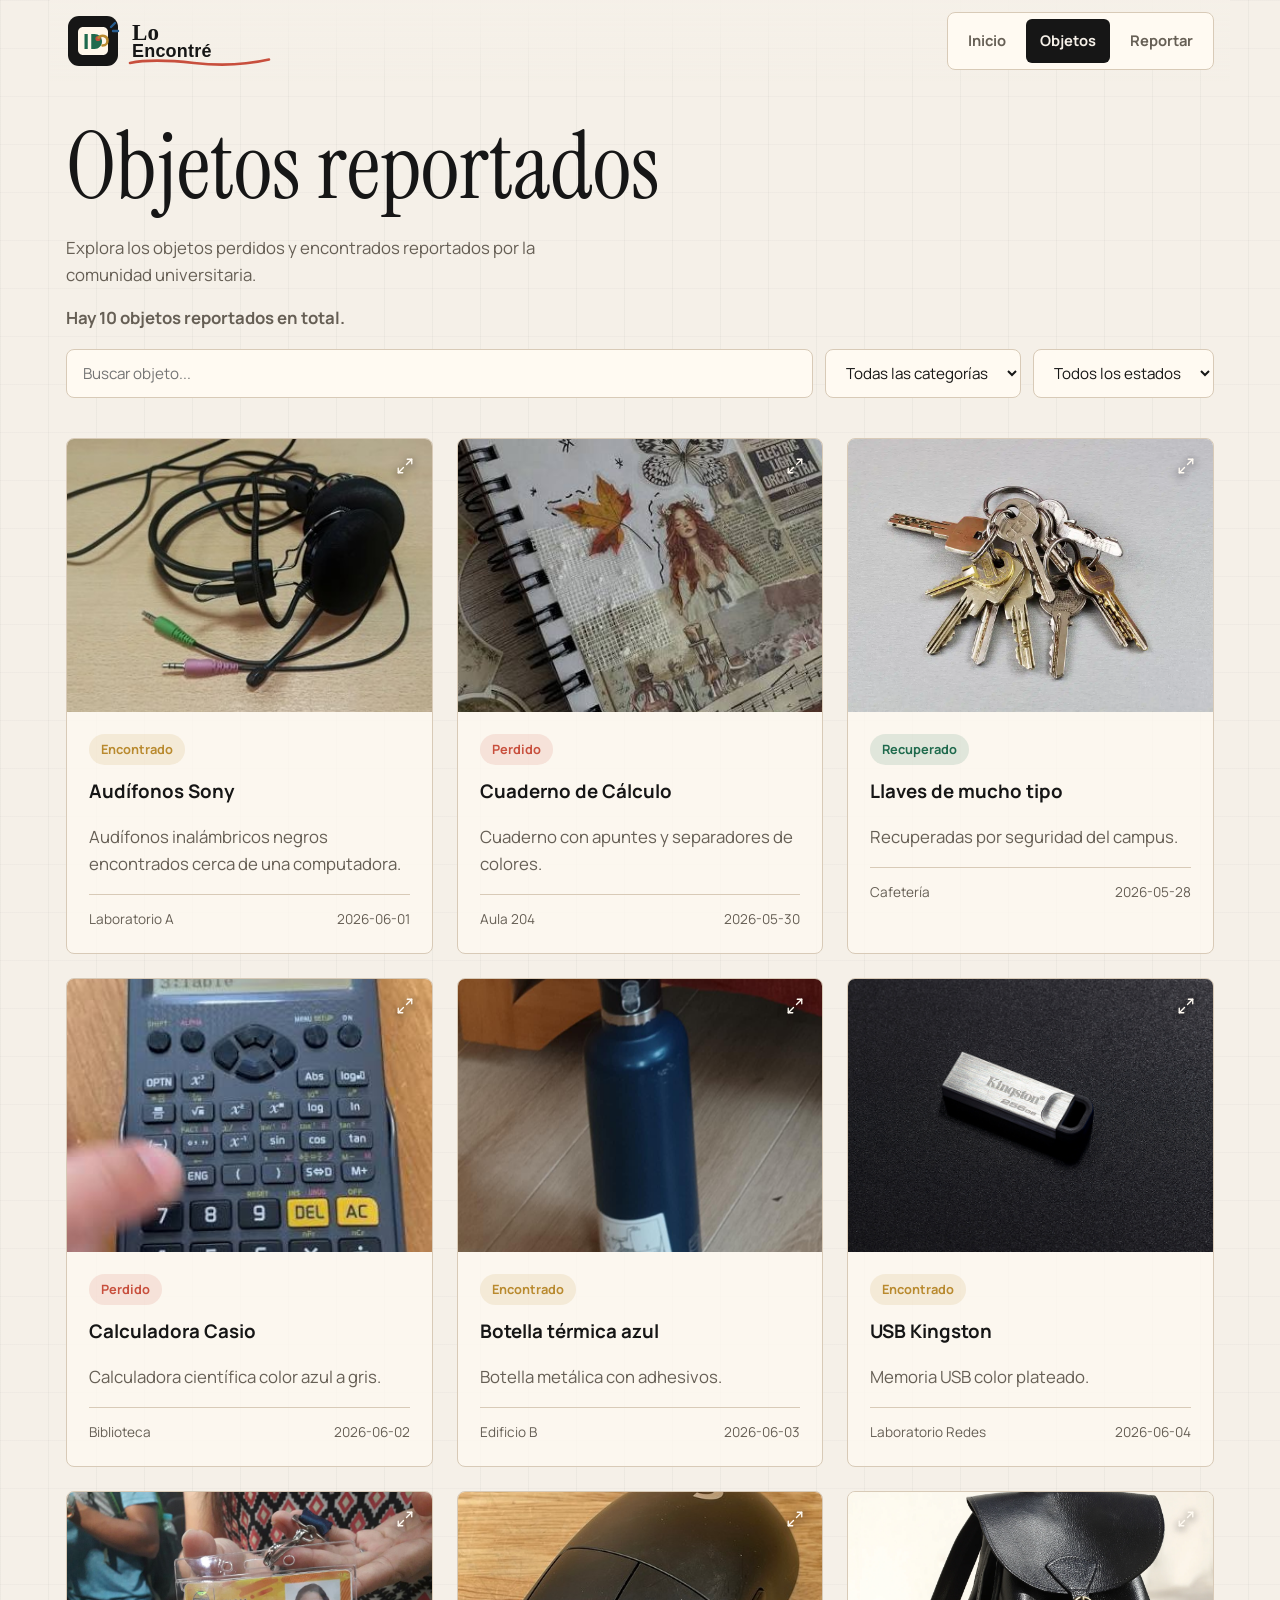
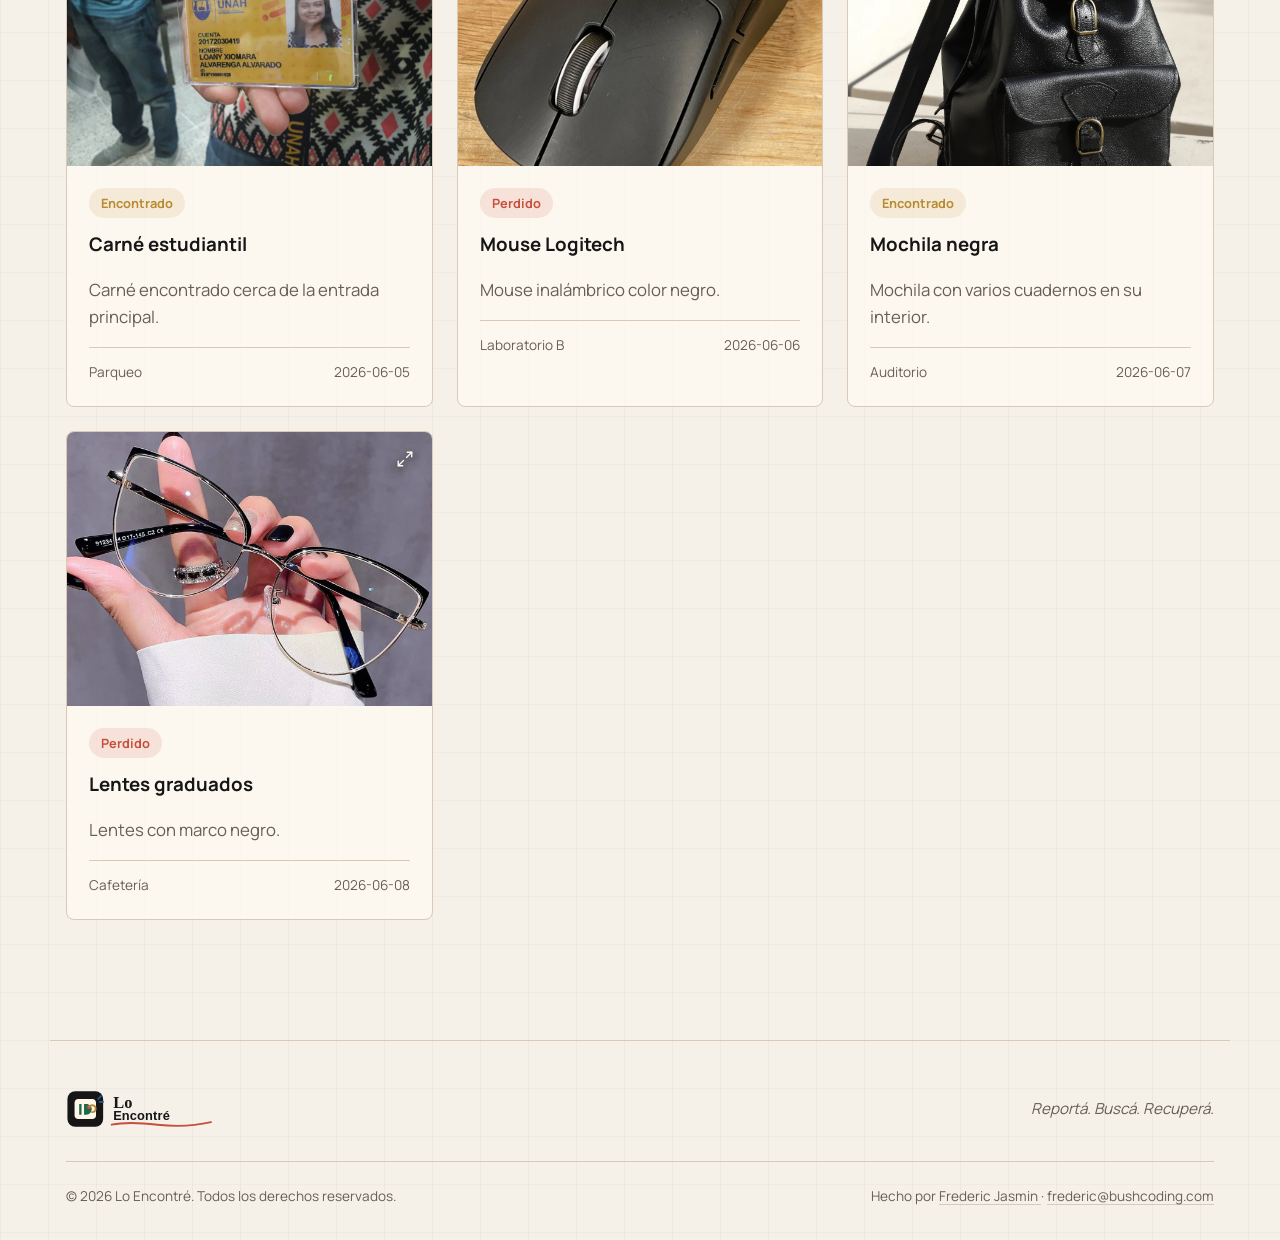
==== commit 43fd7daf: "Cambio en objetos ahora segun la cantidad de objetos y filtros aplicados muestra la cantidad mostrad" ====
--- a/objetos.html
+++ b/objetos.html
@@ -40,6 +40,8 @@
                     Explora los objetos perdidos y encontrados
                     reportados por la comunidad universitaria.
                 </p>
+
+                <p id="objectsTotal" class="objects-total" aria-live="polite"></p>
 
             </div>
         </section>
--- a/css/style.css
+++ b/css/style.css
@@ -249,6 +249,11 @@
     max-width: 520px;
 }
 
+.objects-total {
+    margin-top: 12px;
+    font-weight: 700;
+}
+
 /* About */
 .about {
     padding: 120px 0;
@@ -384,6 +389,7 @@
     from {
         opacity: 1;
     }
+
     to {
         opacity: 0;
     }
@@ -561,7 +567,7 @@
     position: absolute;
     top: 12px;
     right: 12px;
-    width: 30px ;
+    width: 30px;
     height: 30px;
     display: flex;
     align-items: center;
@@ -645,7 +651,7 @@
     max-width: 90vw;
     max-height: 80vh;
     border-radius: 4px;
-}    
+}
 
 .image-modal p {
     margin: 0;
@@ -810,6 +816,7 @@
 
     .hero-image {
         width: 100%;
+        aspect-ratio: 1.5 / 1;
         height: auto;
     }
 
@@ -847,6 +854,8 @@
 
     .about-image {
         width: 100%;
+        aspect-ratio: 1.5 / 1;
+        height: auto;
     }
 
     .game-scene-wrapper {
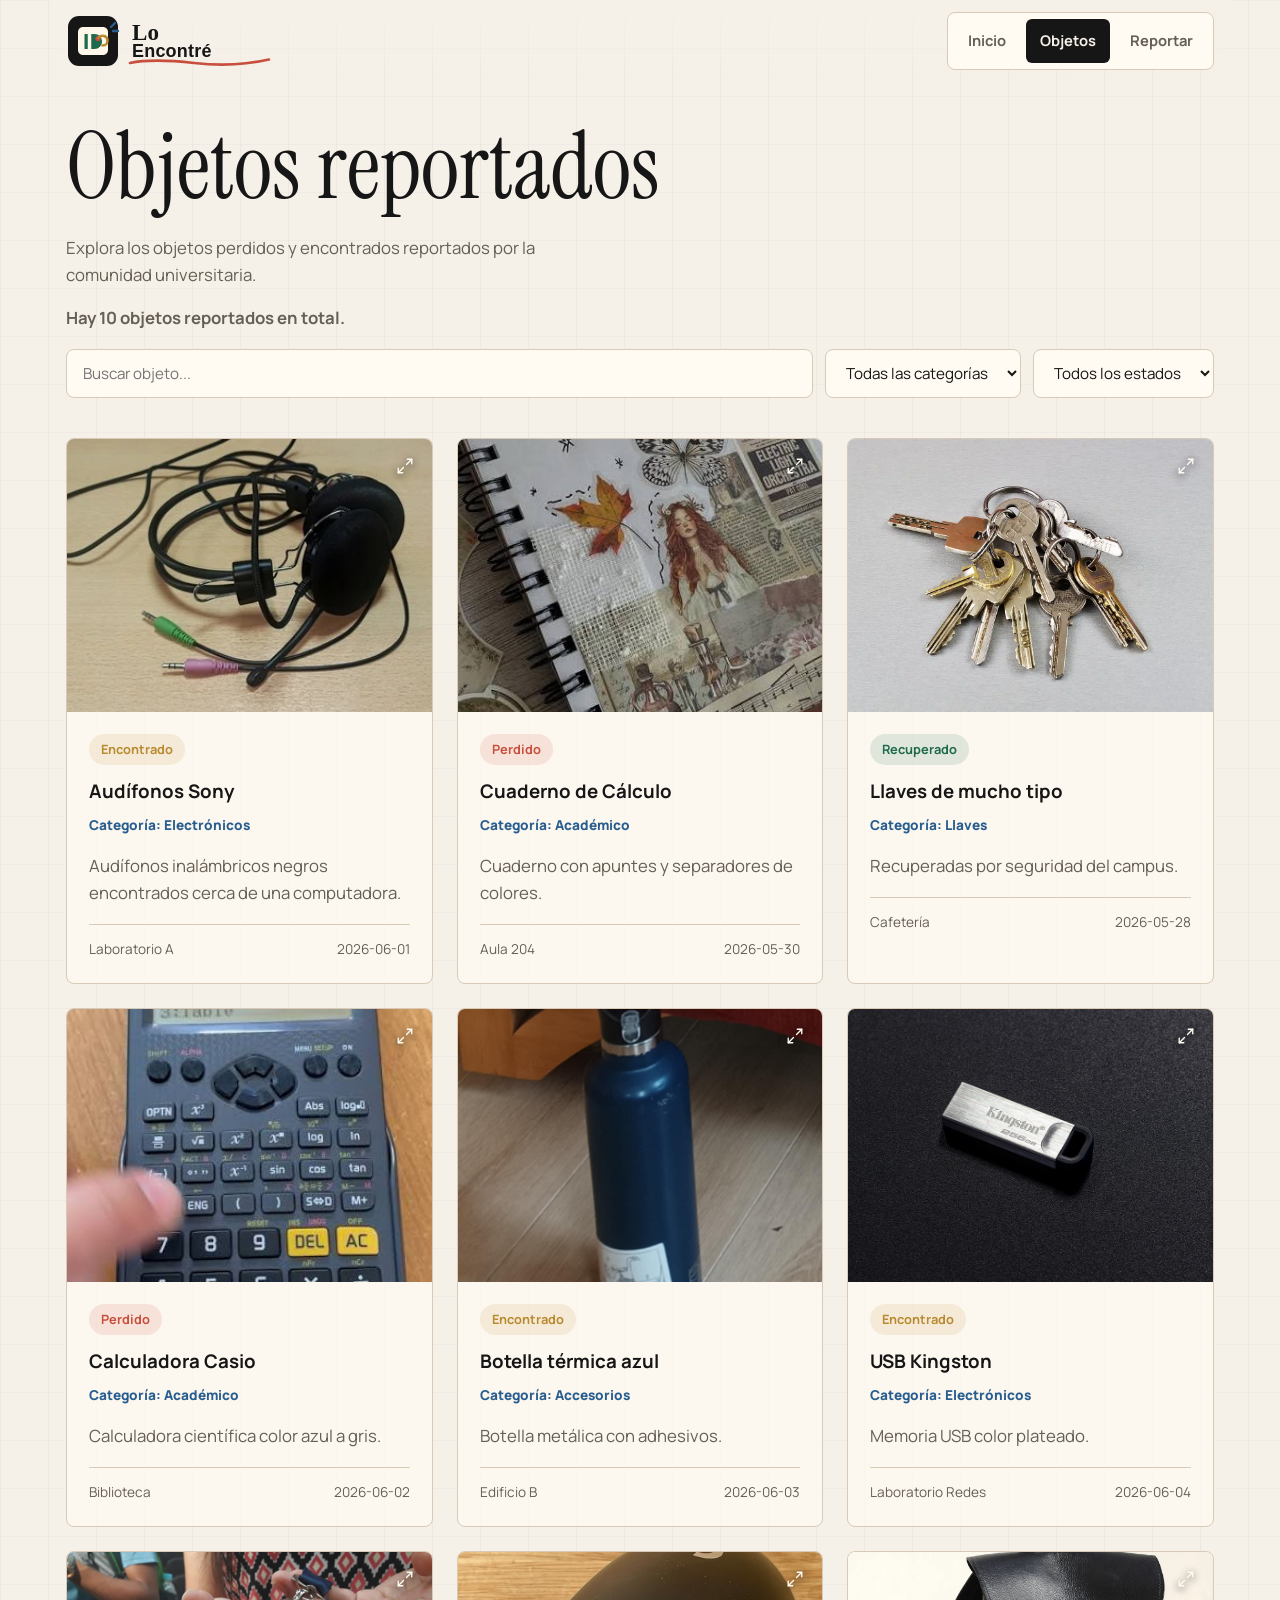
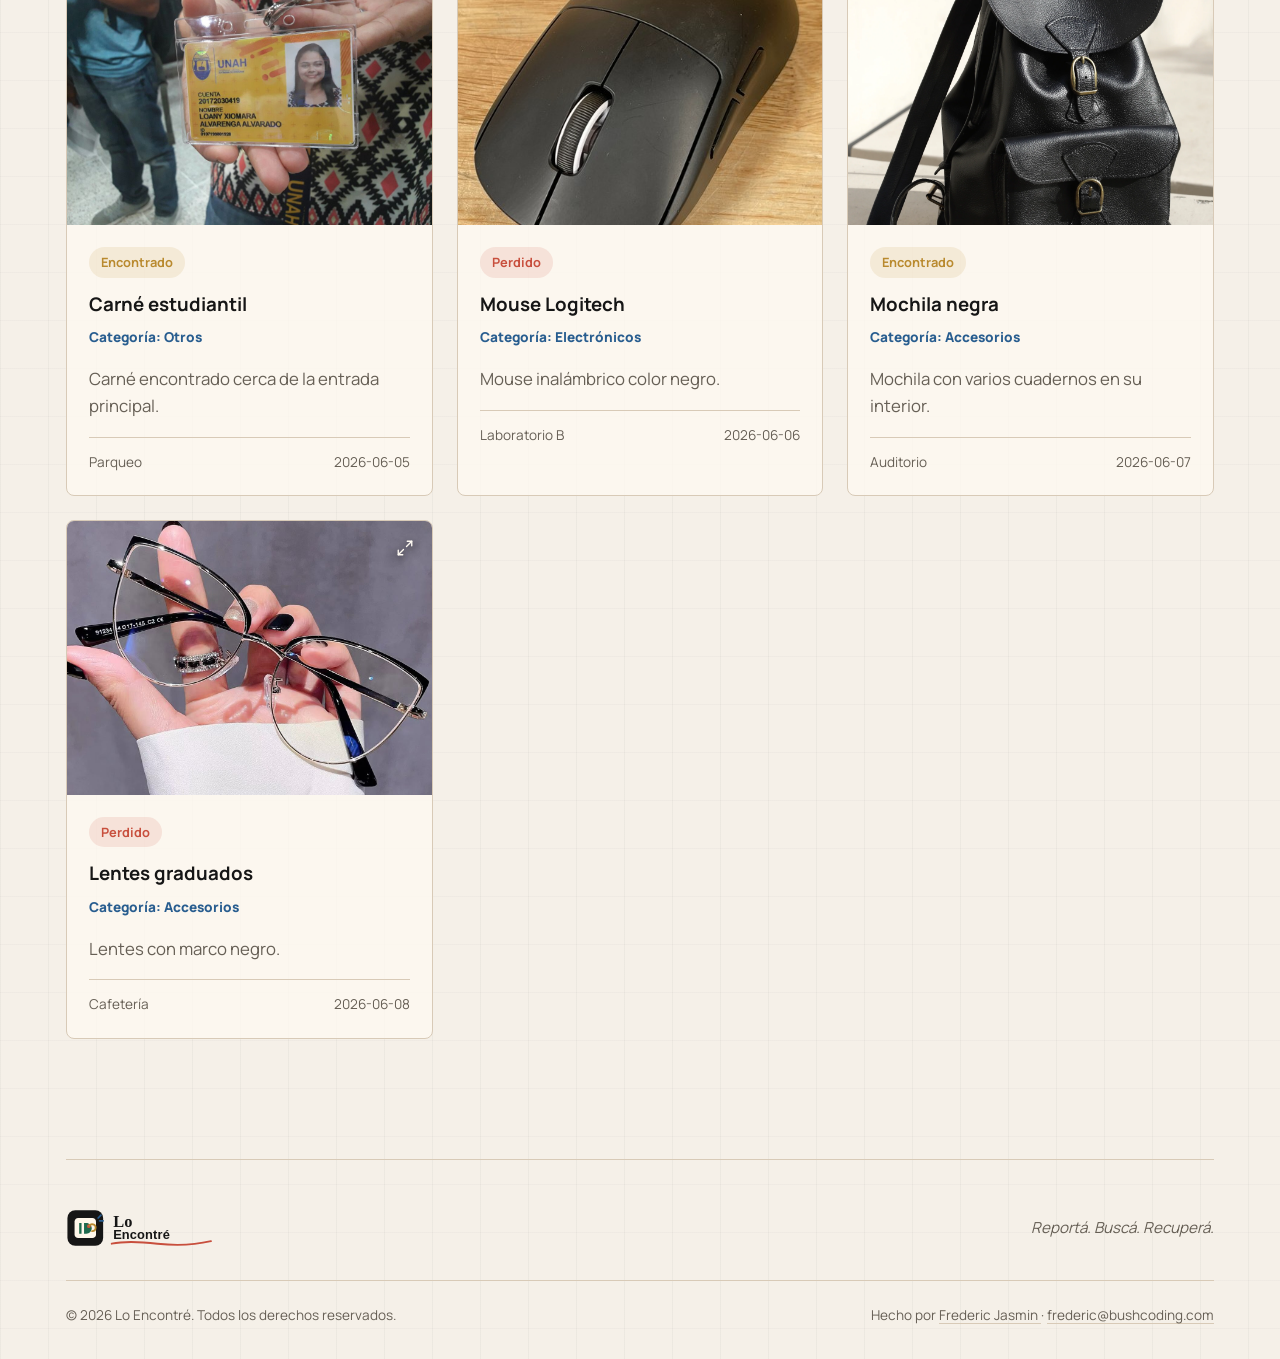
==== commit 541eb31a: "Finalizacion Pagina casi finalizada, falta verificar ultimos detalles pero todos los requerimients f" ====
--- a/objetos.html
+++ b/objetos.html
@@ -114,8 +114,9 @@
         <p>Toca cualquier parte para cerrar</p>
 
     </div>
-    <script src="js/script.js"></script>
+    <script src="js/menu.js"></script>
+    <script src="js/objetos.js"></script>
 
 </body>
 
-</html>+</html>
--- a/css/style.css
+++ b/css/style.css
@@ -617,6 +617,13 @@
     margin: 0 0 8px;
 }
 
+.object-category {
+    margin: 0 0 10px;
+    color: var(--blue);
+    font-size: .85rem;
+    font-weight: 800;
+}
+
 .object-meta {
     display: flex;
     justify-content: space-between;
@@ -661,6 +668,10 @@
 }
 
 /* Reportar */
+.report-hero h1 {
+    margin-top: 40px;
+}
+
 .report-layout {
     display: flex;
     gap: 40px;
@@ -705,28 +716,135 @@
 
 .form-group textarea {
     min-height: 120px;
-    resize: vertical;
-}
-
-.report-form button {
+    resize: none;
+}
+
+.report-submit {
+    min-height: 54px;
+    display: flex;
+    align-items: center;
+    justify-content: center;
+    gap: 10px;
+    border: 1px solid var(--green);
+    border-radius: 8px;
+    background: var(--green);
+    color: var(--white);
+    font: inherit;
+    font-weight: 800;
+    letter-spacing: .01em;
+    cursor: pointer;
+}
+
+.report-form-actions {
     width: 100%;
+    display: grid;
+    grid-template-columns: 1fr 2fr;
+    gap: 12px;
+}
+
+.report-reset {
+    min-height: 54px;
+    border: 1px solid var(--line);
+    border-radius: 8px;
+    background: var(--white);
+    color: var(--muted);
+    font: inherit;
+    font-weight: 800;
     cursor: pointer;
 }
 
-.report-tips {
+.report-reset:hover {
+    border-color: var(--ink);
+    color: var(--ink);
+}
+
+.report-preview {
     width: 30%;
-    padding: 28px;
+}
+
+.preview-label {
+    margin-top: 0;
+    font-weight: 800;
+    text-transform: uppercase;
+    letter-spacing: .08em;
+    font-size: .78rem;
+}
+
+.preview-card {
+    overflow: hidden;
     border: 1px solid var(--line);
     border-radius: 8px;
     background: rgba(255, 250, 242, .75);
+}
+
+.preview-card img {
+    display: block;
+    width: 100%;
+    aspect-ratio: 4 / 3;
+    object-fit: cover;
+}
+
+.preview-content {
+    padding: 22px;
+}
+
+.preview-content h3 {
+    margin: 0 0 8px;
+}
+
+.preview-contact {
+    margin: 16px 0 0;
+    padding-top: 14px;
+    border-top: 1px solid var(--line);
+    font-size: .85rem;
+}
+
+.field-error {
+    margin: 0;
+    color: var(--coral);
+    font-size: .8rem;
+    font-weight: 700;
+}
+
+.form-group.has-error input,
+.form-group.has-error select,
+.form-group.has-error textarea {
+    border-color: var(--coral);
+}
+
+#message {
+    display: none;
+    width: 100%;
+    margin: 0;
+    padding: 16px 18px;
+    border: 1px solid var(--green);
+    border-radius: 8px;
+    background: rgba(31, 106, 77, .1);
+    color: var(--green);
+    font-weight: 800;
+}
+
+#message.show {
+    display: block;
+}
+
+#message.error {
+    border-color: var(--coral);
+    background: rgba(200, 79, 61, .1);
+    color: var(--coral);
+}
+
+#message a {
+    margin-left: 10px;
+    color: inherit;
+    text-underline-offset: 3px;
 }
 
 /* Footer */
 footer {
     max-width: 1180px;
     margin: 0 auto;
-    padding: 48px 16px 32px;
-    border-top: 1px solid var(--line);
+    padding: 0 16px 32px;
 }
 
 .footer-top {
@@ -735,7 +853,9 @@
     justify-content: space-between;
     flex-wrap: wrap;
     gap: 20px;
+    padding-top: 48px;
     padding-bottom: 32px;
+    border-top: 1px solid var(--line);
 }
 
 .footer-brand {
@@ -795,7 +915,7 @@
     }
 
     .report-form,
-    .report-tips {
+    .report-preview {
         width: 100%;
     }
 }
@@ -879,10 +999,48 @@
     .form-group {
         width: 100%;
     }
+
+    .report-form-actions {
+        grid-template-columns: 1fr;
+    }
 }
 
 @media (max-width: 370px) {
     .brand img {
         width: 170px;
     }
-}+}
+
+.object-actions {
+    display: flex;
+    gap: 8px;
+    margin-top: 18px;
+}
+
+.object-action {
+    flex: 1;
+    padding: 8px 10px;
+    border: 1px solid var(--ink);
+    border-radius: 6px;
+    background: var(--white);
+    color: var(--ink);
+    font: inherit;
+    font-size: .82rem;
+    font-weight: 700;
+    cursor: pointer;
+}
+
+.object-action:hover {
+    background: var(--ink);
+    color: var(--paper);
+}
+
+.delete-report {
+    border-color: var(--coral);
+    color: var(--coral);
+}
+
+.delete-report:hover {
+    background: var(--coral);
+    color: var(--white);
+}
